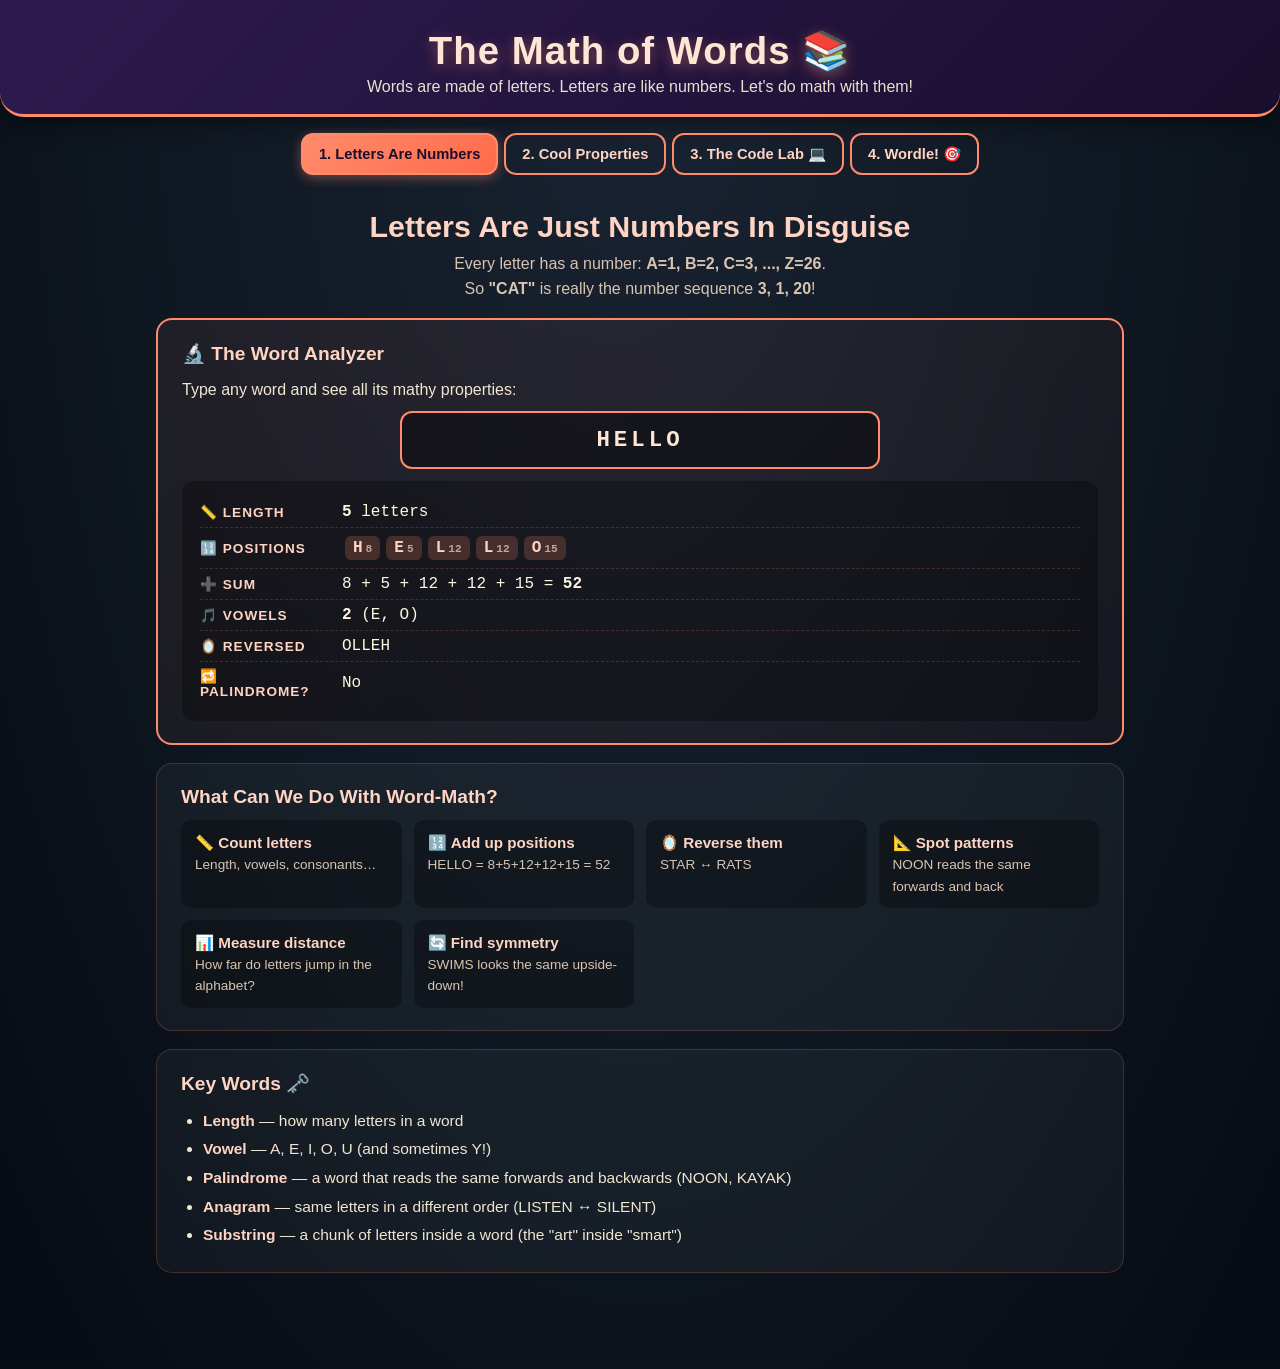
==== index.html @ 365f7600 "Replace app with The Math of Words Brand-new lesson inspired by Adam Aaronson's wordplay finds. Four" ====
<!DOCTYPE html>
<html lang="en">
<head>
  <meta charset="UTF-8">
  <meta name="viewport" content="width=device-width, initial-scale=1.0">
  <title>The Math of Words 📚</title>
  <link rel="stylesheet" href="style.css">
</head>
<body>
  <header>
    <h1>The Math of Words 📚</h1>
    <p class="subtitle">Words are made of letters. Letters are like numbers. Let's do math with them!</p>
  </header>

  <nav class="stage-tabs">
    <button class="tab active" data-stage="1">1. Letters Are Numbers</button>
    <button class="tab" data-stage="2">2. Cool Properties</button>
    <button class="tab" data-stage="3">3. The Code Lab 💻</button>
    <button class="tab" data-stage="4">4. Wordle! 🎯</button>
  </nav>

  <!-- ============ STAGE 1: INTRO ============ -->
  <section id="stage-1" class="stage">
    <div class="stage-content">
      <h2>Letters Are Just Numbers In Disguise</h2>
      <p>Every letter has a number: <strong>A=1, B=2, C=3, ..., Z=26</strong>.<br>
      So <strong>"CAT"</strong> is really the number sequence <strong>3, 1, 20</strong>!</p>

      <div class="lesson-card interactive-card">
        <h3>🔬 The Word Analyzer</h3>
        <p>Type any word and see all its mathy properties:</p>
        <input type="text" id="analyzer-input" class="word-input" value="HELLO" maxlength="20" placeholder="Type a word..." oninput="analyzeWord()">
        <div id="analyzer-result"></div>
      </div>

      <div class="lesson-card">
        <h3>What Can We Do With Word-Math?</h3>
        <div class="cool-grid">
          <div class="cool-item">📏 <strong>Count letters</strong><br><span>Length, vowels, consonants…</span></div>
          <div class="cool-item">🔢 <strong>Add up positions</strong><br><span>HELLO = 8+5+12+12+15 = 52</span></div>
          <div class="cool-item">🪞 <strong>Reverse them</strong><br><span>STAR ↔ RATS</span></div>
          <div class="cool-item">📐 <strong>Spot patterns</strong><br><span>NOON reads the same forwards and back</span></div>
          <div class="cool-item">📊 <strong>Measure distance</strong><br><span>How far do letters jump in the alphabet?</span></div>
          <div class="cool-item">🔄 <strong>Find symmetry</strong><br><span>SWIMS looks the same upside-down!</span></div>
        </div>
      </div>

      <div class="lesson-card">
        <h3>Key Words 🗝️</h3>
        <ul class="vocab-list">
          <li><strong>Length</strong> — how many letters in a word</li>
          <li><strong>Vowel</strong> — A, E, I, O, U (and sometimes Y!)</li>
          <li><strong>Palindrome</strong> — a word that reads the same forwards and backwards (NOON, KAYAK)</li>
          <li><strong>Anagram</strong> — same letters in a different order (LISTEN ↔ SILENT)</li>
          <li><strong>Substring</strong> — a chunk of letters inside a word (the "art" inside "smart")</li>
        </ul>
      </div>
    </div>
  </section>

  <!-- ============ STAGE 2: COOL PROPERTIES ============ -->
  <section id="stage-2" class="stage hidden">
    <div class="stage-content">
      <h2>Cool Properties of Words 🌟</h2>
      <p>Some words have weird, beautiful properties. Try these tools to find them!</p>

      <div class="lesson-card interactive-card">
        <h3>🔍 Palindrome Checker</h3>
        <p>A <strong>palindrome</strong> reads the same forwards and backwards. Try: NOON, LEVEL, RACECAR.</p>
        <input type="text" id="palin-input" class="word-input" value="LEVEL" maxlength="20" oninput="checkPalindrome()">
        <div id="palin-result" class="prop-result"></div>
      </div>

      <div class="lesson-card interactive-card">
        <h3>🎵 Vowel / Consonant Pattern</h3>
        <p>Map each letter to V (vowel) or C (consonant). AUDIO = V-V-C-V-V. What's the pattern of yours?</p>
        <input type="text" id="vc-input" class="word-input" value="AUDIO" maxlength="20" oninput="showVCPattern()">
        <div id="vc-result" class="prop-result"></div>
      </div>

      <div class="lesson-card interactive-card">
        <h3>📏 Alphabet Distance</h3>
        <p>Add up how far each letter jumps from the next. ZA travels 25 letters; XYZ travels just 2.</p>
        <input type="text" id="dist-input" class="word-input" value="LAYAWAYS" maxlength="20" oninput="showDistance()">
        <div id="dist-result" class="prop-result"></div>
      </div>

      <div class="lesson-card interactive-card">
        <h3>📚 Longest Alphabetic Substring</h3>
        <p>What's the longest chunk where letters go in ABC order? UNDERSTUDY contains <strong>RSTU</strong> (4 letters in order!).</p>
        <input type="text" id="alpha-input" class="word-input" value="UNDERSTUDY" maxlength="30" oninput="showAlphabetic()">
        <div id="alpha-result" class="prop-result"></div>
      </div>

      <div class="lesson-card interactive-card">
        <h3>🔄 Rotation Symmetry</h3>
        <p>Some letters look the same when flipped upside-down: N, O, S, X, Z, H, I, M, W (kinda). SWIMS becomes SWIMS again!</p>
        <input type="text" id="rot-input" class="word-input" value="SWIMS" maxlength="20" oninput="showRotation()">
        <div id="rot-result" class="prop-result"></div>
      </div>

      <div class="lesson-card">
        <h3>🤯 Mind-Blowing Aaronson Finds</h3>
        <p>Math-of-words wizard Adam Aaronson found these gems:</p>
        <div class="aaron-grid">
          <div class="aaron-card">
            <div class="aaron-title">Longest palindrome of 5 letters?</div>
            <div class="aaron-answer">CIVIC, KAYAK, LEVEL, REFER, ROTOR</div>
          </div>
          <div class="aaron-card">
            <div class="aaron-title">Longest word that's the same upside-down?</div>
            <div class="aaron-answer">SWIMS (5 letters!)</div>
          </div>
          <div class="aaron-card">
            <div class="aaron-title">5-letter word with all 5 vowels?</div>
            <div class="aaron-answer">ADIEU, AUDIO, EUNOIA</div>
          </div>
          <div class="aaron-card">
            <div class="aaron-title">Word with longest "abc-order" run?</div>
            <div class="aaron-answer">DABCHICK has ABCH (4 in a row!)</div>
          </div>
        </div>
      </div>
    </div>
  </section>

  <!-- ============ STAGE 3: CODE LAB ============ -->
  <section id="stage-3" class="stage hidden">
    <div class="stage-content">
      <h2>The Code Lab 💻</h2>
      <p>Write little programs to find cool stuff. Easier than it looks!</p>

      <div class="lesson-card">
        <h3>🧰 Your Toolbox</h3>
        <p>These are pre-loaded for you. Click any to see how to use it:</p>
        <div class="toolbox" id="toolbox"></div>
      </div>

      <div class="challenge-tabs" id="challenge-tabs"></div>

      <div class="lesson-card ide-card">
        <h3 id="challenge-title">Challenge</h3>
        <p id="challenge-desc"></p>
        <div class="ide-shell">
          <div class="ide-toolbar">
            <span class="ide-label">📝 your code:</span>
            <button class="btn-ide" onclick="loadStarter()">↺ Reset</button>
            <button class="btn-ide" onclick="loadSolution()">💡 Show Solution</button>
            <button class="btn-run" onclick="runCode()">▶ RUN</button>
          </div>
          <textarea id="code-editor" spellcheck="false"></textarea>
          <div class="ide-output-bar">
            <span class="ide-label">🖨️ output:</span>
            <button class="btn-ide btn-clear" onclick="clearOutput()">Clear</button>
          </div>
          <pre id="code-output">Click ▶ RUN to see the result.</pre>
        </div>
      </div>
    </div>
  </section>

  <!-- ============ STAGE 4: WORDLE ============ -->
  <section id="stage-4" class="stage hidden">
    <div class="stage-content">
      <h2>Wordle! 🎯</h2>
      <p>Guess the secret 5-letter word in 6 tries.<br>
      <span class="legend"><span class="key correct">G</span> right letter, right spot &nbsp;·&nbsp;
      <span class="key present">Y</span> in the word, wrong spot &nbsp;·&nbsp;
      <span class="key absent">.</span> not in the word</span></p>

      <div class="wordle-controls">
        <button class="btn-wordle" onclick="newWordleGame()">🔄 New Word</button>
        <button class="btn-wordle" onclick="giveUp()">😅 Give up</button>
        <span class="wordle-status" id="wordle-status"></span>
      </div>

      <div class="wordle-grid" id="wordle-grid"></div>

      <div class="wordle-keyboard" id="wordle-keyboard"></div>

      <div id="wordle-message" class="wordle-message"></div>
    </div>
  </section>

  <script src="script.js"></script>
</body>
</html>
---- style.css ----
/* === RESET === */
* { margin: 0; padding: 0; box-sizing: border-box; }
body {
  font-family: 'Segoe UI', 'Comic Sans MS', Arial, sans-serif;
  background:
    radial-gradient(ellipse at top, #1a2332 0%, #0e1620 60%, #060a12 100%);
  min-height: 100vh;
  color: #f0e6d2;
  padding-bottom: 60px;
}

/* === HEADER === */
header {
  text-align: center;
  padding: 28px 16px 18px;
  background: linear-gradient(135deg, #2d1b4e, #1a0e2e);
  color: #fff8e1;
  border-radius: 0 0 24px 24px;
  box-shadow: 0 4px 24px rgba(0,0,0,0.5);
  border-bottom: 3px solid #ff8b6b;
}
header h1 {
  font-size: 2.4rem;
  color: #ffe5d4;
  letter-spacing: 1px;
  text-shadow: 0 4px 14px rgba(255,139,107,0.4);
}
.subtitle { font-size: 1rem; opacity: 0.9; margin-top: 4px; }

/* === TABS === */
.stage-tabs {
  display: flex;
  justify-content: center;
  gap: 6px;
  padding: 16px;
  flex-wrap: wrap;
}
.tab {
  padding: 10px 16px;
  border: 2px solid #ff8b6b;
  border-radius: 12px;
  font-size: 0.92rem;
  font-weight: 700;
  cursor: pointer;
  background: transparent;
  color: #ffd4c2;
  transition: all 0.2s;
  font-family: inherit;
}
.tab.active {
  background: linear-gradient(135deg, #ff8b6b, #ff6b4a);
  color: #1a0e2e;
  box-shadow: 0 3px 12px rgba(255,139,107,0.4);
}
.tab:hover { transform: translateY(-1px); }

/* === STAGE === */
.stage { max-width: 1000px; margin: 0 auto; padding: 0 16px; }
.stage.hidden { display: none; }
.stage-content { padding: 18px 0; }
.stage-content h2 {
  text-align: center;
  margin-bottom: 8px;
  font-size: 1.9rem;
  color: #ffd4c2;
}
.stage-content > p {
  text-align: center;
  margin-bottom: 16px;
  color: #d8c4b0;
  line-height: 1.55;
}
.hidden { display: none !important; }

/* === CARDS === */
.lesson-card {
  background: rgba(255,255,255,0.04);
  border-radius: 16px;
  padding: 22px 24px;
  margin-bottom: 18px;
  border: 1px solid rgba(255,139,107,0.2);
}
.lesson-card h3 {
  font-size: 1.2rem;
  color: #ffd4c2;
  margin-bottom: 12px;
}
.lesson-card p { line-height: 1.65; margin-bottom: 8px; }
.interactive-card {
  border: 2px solid #ff8b6b;
  background: linear-gradient(135deg, rgba(255,139,107,0.07), rgba(255,107,74,0.04));
}

/* === INPUT === */
.word-input {
  width: 100%;
  max-width: 480px;
  padding: 14px 20px;
  background: rgba(0,0,0,0.4);
  border: 2px solid #ff8b6b;
  border-radius: 12px;
  font-family: 'Courier New', monospace;
  font-size: 1.4rem;
  font-weight: 800;
  text-align: center;
  letter-spacing: 4px;
  color: #ffe5d4;
  text-transform: uppercase;
  outline: none;
  margin: 8px auto 12px;
  display: block;
}
.word-input:focus { border-color: #ffd4c2; box-shadow: 0 0 0 3px rgba(255,212,194,0.2); }

/* === ANALYZER RESULTS === */
#analyzer-result {
  background: rgba(0,0,0,0.3);
  border-radius: 12px;
  padding: 16px 18px;
  margin-top: 12px;
}
.analyzer-row {
  display: grid;
  grid-template-columns: 130px 1fr;
  gap: 12px;
  padding: 6px 0;
  border-bottom: 1px dashed rgba(255,139,107,0.2);
  align-items: center;
}
.analyzer-row:last-child { border-bottom: none; }
.ar-label {
  font-size: 0.85rem;
  color: #ffd4c2;
  text-transform: uppercase;
  letter-spacing: 1px;
  font-weight: 700;
}
.ar-value {
  font-family: 'Courier New', monospace;
  font-size: 1rem;
  color: #fff8e1;
}
.letter-position {
  display: inline-block;
  background: rgba(255,139,107,0.2);
  color: #ffd4c2;
  padding: 3px 8px;
  border-radius: 6px;
  margin: 2px 3px;
  font-family: 'Courier New', monospace;
  font-weight: 700;
}
.letter-position .small { font-size: 0.7em; opacity: 0.7; margin-left: 3px; }

.prop-result {
  background: rgba(0,0,0,0.3);
  border-radius: 12px;
  padding: 14px 18px;
  margin-top: 10px;
  font-size: 1rem;
  line-height: 1.6;
}
.prop-result strong { color: #ffd4c2; }
.prop-result.yes { background: rgba(102,187,106,0.12); border: 1px solid #66bb6a; }
.prop-result.no { background: rgba(229,57,53,0.12); border: 1px solid #e53935; }
.prop-result .big-result { font-size: 1.4rem; font-weight: 800; margin-bottom: 6px; }
.prop-result .green { color: #66bb6a; }
.prop-result .red { color: #ff7373; }

.vc-pattern {
  display: inline-flex;
  gap: 4px;
  font-family: 'Courier New', monospace;
  font-size: 1.3rem;
  font-weight: 900;
  margin: 6px 0;
}
.vc-pattern .vc-v { background: #ffd4c2; color: #1a0e2e; padding: 4px 10px; border-radius: 6px; }
.vc-pattern .vc-c { background: #6b8db5; color: #1a0e2e; padding: 4px 10px; border-radius: 6px; }

.cool-grid {
  display: grid;
  grid-template-columns: repeat(auto-fit, minmax(220px, 1fr));
  gap: 12px;
}
.cool-item {
  background: rgba(0,0,0,0.3);
  padding: 12px 14px;
  border-radius: 10px;
  font-size: 0.95rem;
  line-height: 1.4;
}
.cool-item strong { color: #ffd4c2; }
.cool-item span { font-size: 0.85rem; color: #d8c4b0; }

.vocab-list { padding-left: 22px; line-height: 1.85; font-size: 0.97rem; }
.vocab-list strong { color: #ffd4c2; }

.aaron-grid {
  display: grid;
  grid-template-columns: repeat(auto-fit, minmax(240px, 1fr));
  gap: 12px;
}
.aaron-card {
  background: rgba(0,0,0,0.4);
  padding: 14px 16px;
  border-radius: 12px;
  border-left: 4px solid #ff8b6b;
}
.aaron-title {
  font-size: 0.9rem;
  color: #d8c4b0;
  margin-bottom: 6px;
}
.aaron-answer {
  font-family: 'Courier New', monospace;
  font-size: 1.05rem;
  font-weight: 800;
  color: #ffd4c2;
  letter-spacing: 1px;
}

/* === CODE LAB === */
.toolbox {
  display: grid;
  grid-template-columns: repeat(auto-fit, minmax(180px, 1fr));
  gap: 8px;
}
.tool-chip {
  background: rgba(0,0,0,0.3);
  border: 1px solid #ff8b6b;
  border-radius: 10px;
  padding: 10px 12px;
  cursor: pointer;
  transition: all 0.2s;
  font-family: 'Courier New', monospace;
  font-size: 0.85rem;
}
.tool-chip:hover { background: rgba(255,139,107,0.15); }
.tool-chip .tool-name { color: #ffd4c2; font-weight: 800; }
.tool-chip .tool-desc { color: #d8c4b0; font-size: 0.78rem; margin-top: 3px; font-family: 'Segoe UI', sans-serif; }

.challenge-tabs {
  display: flex;
  flex-wrap: wrap;
  gap: 8px;
  margin-bottom: 16px;
}
.challenge-tab {
  padding: 8px 14px;
  background: rgba(0,0,0,0.3);
  color: #d8c4b0;
  border: 2px solid rgba(255,139,107,0.3);
  border-radius: 10px;
  font-weight: 700;
  font-size: 0.85rem;
  cursor: pointer;
  font-family: inherit;
  transition: all 0.2s;
}
.challenge-tab.active {
  background: #ff8b6b;
  color: #1a0e2e;
  border-color: #ff8b6b;
}
.challenge-tab.solved::after { content: ' ✓'; color: #66bb6a; }

.ide-card { padding: 18px 22px; }
.ide-shell {
  background: #0a0e16;
  border: 2px solid #ff8b6b;
  border-radius: 12px;
  overflow: hidden;
  margin-top: 8px;
}
.ide-toolbar, .ide-output-bar {
  display: flex;
  align-items: center;
  gap: 10px;
  background: #1a2332;
  padding: 8px 14px;
  border-bottom: 1px solid rgba(255,139,107,0.25);
}
.ide-output-bar { border-bottom: none; border-top: 1px solid rgba(255,139,107,0.25); }
.ide-label {
  font-size: 0.75rem;
  color: #ffd4c2;
  font-weight: 800;
  text-transform: uppercase;
  letter-spacing: 1.5px;
  flex: 1;
}
.btn-ide {
  background: rgba(255,255,255,0.08);
  color: #ffd4c2;
  border: 1px solid rgba(255,139,107,0.4);
  border-radius: 8px;
  padding: 6px 12px;
  font-size: 0.82rem;
  font-weight: 700;
  cursor: pointer;
  font-family: inherit;
}
.btn-ide:hover { background: rgba(255,255,255,0.18); }
.btn-clear { background: rgba(255,255,255,0.04); }
.btn-run {
  background: linear-gradient(135deg, #66bb6a, #43a047);
  color: white;
  border: none;
  padding: 8px 18px;
  border-radius: 8px;
  font-weight: 800;
  cursor: pointer;
  font-family: inherit;
  font-size: 0.95rem;
  box-shadow: 0 3px 10px rgba(67,160,71,0.4);
}
.btn-run:hover { transform: scale(1.05); }
#code-editor {
  width: 100%;
  background: #0a0e16;
  color: #fff8e1;
  border: none;
  outline: none;
  font-family: 'Menlo', 'Courier New', monospace;
  font-size: 0.95rem;
  line-height: 1.5;
  padding: 14px 16px;
  min-height: 260px;
  resize: vertical;
  tab-size: 2;
}
#code-output {
  background: #050810;
  color: #76ff03;
  padding: 14px 16px;
  font-family: 'Menlo', 'Courier New', monospace;
  font-size: 0.92rem;
  line-height: 1.55;
  min-height: 120px;
  max-height: 320px;
  overflow-y: auto;
  white-space: pre-wrap;
}
#code-output.error { color: #ff5252; }

/* === WORDLE === */
.legend {
  display: inline-flex;
  gap: 8px;
  align-items: center;
  font-size: 0.85rem;
  margin-top: 4px;
}
.legend .key {
  display: inline-block;
  width: 22px;
  height: 22px;
  text-align: center;
  font-weight: 800;
  border-radius: 4px;
  margin-right: 4px;
}
.key.correct { background: #538d4e; color: white; }
.key.present { background: #b59f3b; color: white; }
.key.absent { background: #3a3a3c; color: white; }

.wordle-controls {
  display: flex;
  align-items: center;
  justify-content: center;
  gap: 10px;
  margin: 14px 0;
  flex-wrap: wrap;
}
.btn-wordle {
  padding: 10px 18px;
  background: #ff8b6b;
  color: #1a0e2e;
  border: none;
  border-radius: 10px;
  font-weight: 800;
  cursor: pointer;
  font-family: inherit;
  font-size: 0.95rem;
}
.btn-wordle:hover { transform: scale(1.04); }
.wordle-status { color: #ffd4c2; font-weight: 700; }

.wordle-grid {
  display: grid;
  grid-template-rows: repeat(6, 1fr);
  gap: 6px;
  max-width: 340px;
  margin: 14px auto;
}
.wordle-row {
  display: grid;
  grid-template-columns: repeat(5, 1fr);
  gap: 6px;
}
.wordle-cell {
  width: 100%;
  aspect-ratio: 1;
  background: transparent;
  border: 2px solid #3a3a3c;
  border-radius: 6px;
  display: flex;
  align-items: center;
  justify-content: center;
  font-family: 'Courier New', monospace;
  font-size: 1.8rem;
  font-weight: 900;
  color: #ffd4c2;
  transition: all 0.3s;
}
.wordle-cell.filled { border-color: #7a7a7c; transform: scale(1.04); }
.wordle-cell.correct { background: #538d4e; border-color: #538d4e; color: white; }
.wordle-cell.present { background: #b59f3b; border-color: #b59f3b; color: white; }
.wordle-cell.absent { background: #3a3a3c; border-color: #3a3a3c; color: white; }
.wordle-cell.flip { animation: cellFlip 0.5s ease; }
@keyframes cellFlip {
  0% { transform: rotateX(0); }
  50% { transform: rotateX(180deg) scale(0.95); }
  100% { transform: rotateX(360deg); }
}

.wordle-keyboard {
  max-width: 540px;
  margin: 14px auto 0;
}
.kb-row {
  display: flex;
  justify-content: center;
  gap: 4px;
  margin-bottom: 6px;
}
.kb-key {
  background: #818384;
  color: white;
  border: none;
  border-radius: 5px;
  padding: 14px 0;
  flex: 1;
  font-weight: 800;
  font-size: 0.95rem;
  cursor: pointer;
  font-family: inherit;
  transition: all 0.15s;
  min-width: 28px;
}
.kb-key.wide { flex: 1.7; font-size: 0.78rem; }
.kb-key:hover:not(:disabled) { background: #9b9d9f; transform: translateY(-1px); }
.kb-key:active { transform: translateY(1px); }
.kb-key.correct { background: #538d4e; }
.kb-key.present { background: #b59f3b; }
.kb-key.absent { background: #3a3a3c; color: #777; }
.kb-key:disabled { opacity: 0.6; cursor: not-allowed; }

.wordle-message {
  text-align: center;
  margin-top: 14px;
  font-size: 1.15rem;
  font-weight: 700;
  min-height: 1.6em;
  color: #ffd4c2;
}
.wordle-message.win { color: #76ff03; }
.wordle-message.lose { color: #ff7373; }
.wordle-message.shake { animation: shake 0.4s; }
@keyframes shake {
  0%, 100% { transform: translateX(0); }
  25% { transform: translateX(-6px); }
  75% { transform: translateX(6px); }
}

/* === RESPONSIVE === */
@media (max-width: 600px) {
  header h1 { font-size: 1.8rem; }
  .tab { padding: 8px 12px; font-size: 0.82rem; }
  .analyzer-row { grid-template-columns: 1fr; gap: 4px; }
  .ar-label { font-size: 0.75rem; }
  .word-input { font-size: 1.2rem; padding: 12px 16px; }
  .wordle-cell { font-size: 1.3rem; }
  .kb-key { font-size: 0.85rem; padding: 10px 0; }
}
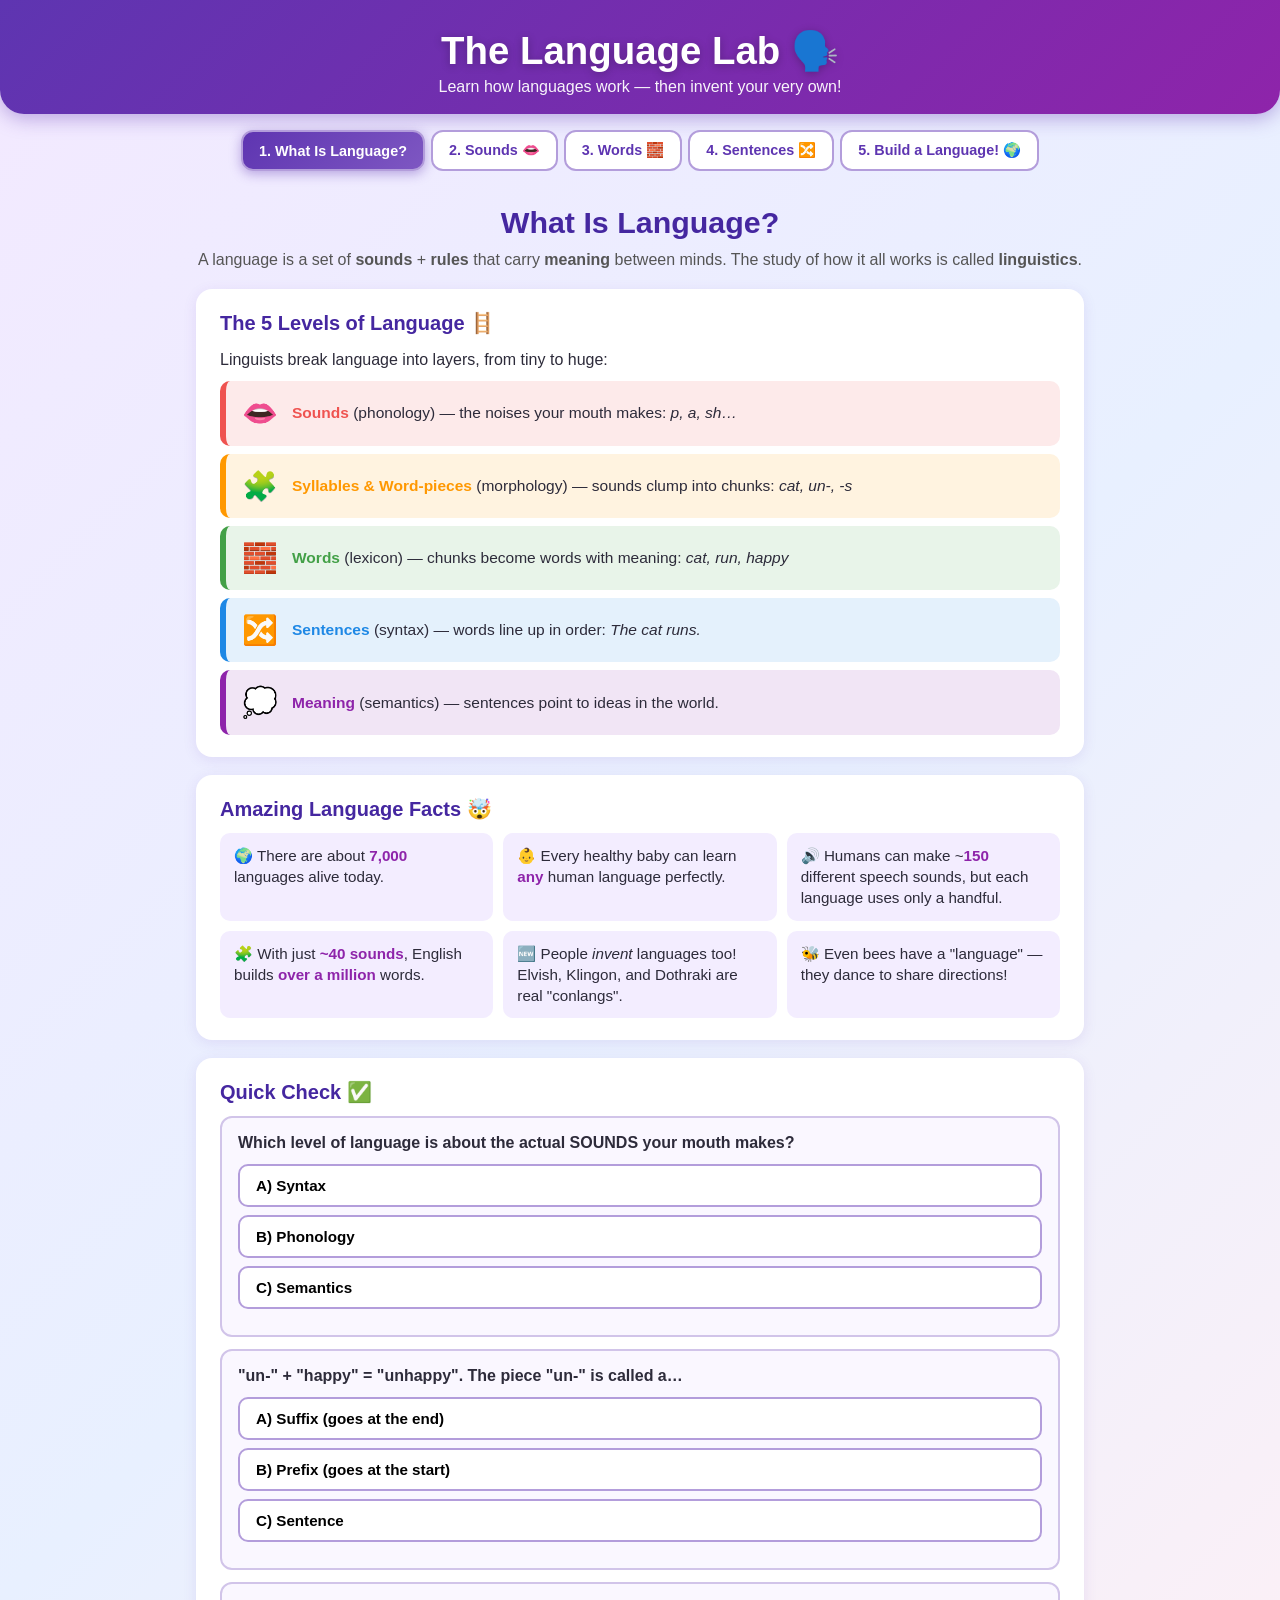
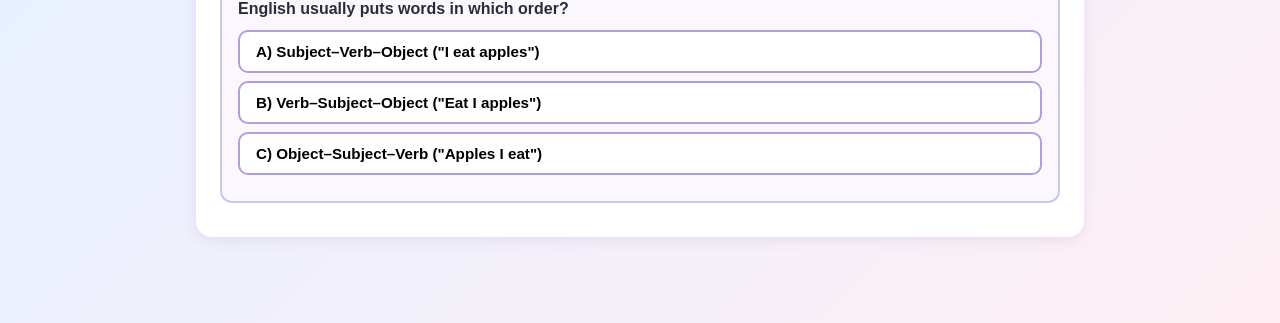
==== commit d773ace4: "Replace app with The Language Lab (linguistics → build a conlang) A new lesson teaching linguistics " ====
--- a/index.html
+++ b/index.html
@@ -3,182 +3,292 @@
 <head>
   <meta charset="UTF-8">
   <meta name="viewport" content="width=device-width, initial-scale=1.0">
-  <title>The Math of Words 📚</title>
+  <title>Language Lab 🗣️</title>
   <link rel="stylesheet" href="style.css">
 </head>
 <body>
   <header>
-    <h1>The Math of Words 📚</h1>
-    <p class="subtitle">Words are made of letters. Letters are like numbers. Let's do math with them!</p>
+    <h1>The Language Lab 🗣️</h1>
+    <p class="subtitle">Learn how languages work — then invent your very own!</p>
   </header>
 
   <nav class="stage-tabs">
-    <button class="tab active" data-stage="1">1. Letters Are Numbers</button>
-    <button class="tab" data-stage="2">2. Cool Properties</button>
-    <button class="tab" data-stage="3">3. The Code Lab 💻</button>
-    <button class="tab" data-stage="4">4. Wordle! 🎯</button>
+    <button class="tab active" data-stage="1">1. What Is Language?</button>
+    <button class="tab" data-stage="2">2. Sounds 👄</button>
+    <button class="tab" data-stage="3">3. Words 🧱</button>
+    <button class="tab" data-stage="4">4. Sentences 🔀</button>
+    <button class="tab" data-stage="5">5. Build a Language! 🌍</button>
   </nav>
 
-  <!-- ============ STAGE 1: INTRO ============ -->
+  <!-- ============ STAGE 1 ============ -->
   <section id="stage-1" class="stage">
     <div class="stage-content">
-      <h2>Letters Are Just Numbers In Disguise</h2>
-      <p>Every letter has a number: <strong>A=1, B=2, C=3, ..., Z=26</strong>.<br>
-      So <strong>"CAT"</strong> is really the number sequence <strong>3, 1, 20</strong>!</p>
+      <h2>What Is Language?</h2>
+      <p>A language is a set of <strong>sounds</strong> + <strong>rules</strong> that carry <strong>meaning</strong> between minds. The study of how it all works is called <strong>linguistics</strong>.</p>
+
+      <div class="lesson-card">
+        <h3>The 5 Levels of Language 🪜</h3>
+        <p>Linguists break language into layers, from tiny to huge:</p>
+        <div class="levels-ladder">
+          <div class="level-step" style="--c:#ef5350">
+            <span class="level-emoji">👄</span>
+            <div><strong>Sounds</strong> (phonology) — the noises your mouth makes: <em>p, a, sh…</em></div>
+          </div>
+          <div class="level-step" style="--c:#ff9800">
+            <span class="level-emoji">🧩</span>
+            <div><strong>Syllables &amp; Word-pieces</strong> (morphology) — sounds clump into chunks: <em>cat, un-, -s</em></div>
+          </div>
+          <div class="level-step" style="--c:#43a047">
+            <span class="level-emoji">🧱</span>
+            <div><strong>Words</strong> (lexicon) — chunks become words with meaning: <em>cat, run, happy</em></div>
+          </div>
+          <div class="level-step" style="--c:#1e88e5">
+            <span class="level-emoji">🔀</span>
+            <div><strong>Sentences</strong> (syntax) — words line up in order: <em>The cat runs.</em></div>
+          </div>
+          <div class="level-step" style="--c:#8e24aa">
+            <span class="level-emoji">💭</span>
+            <div><strong>Meaning</strong> (semantics) — sentences point to ideas in the world.</div>
+          </div>
+        </div>
+      </div>
+
+      <div class="lesson-card">
+        <h3>Amazing Language Facts 🤯</h3>
+        <div class="fact-grid">
+          <div class="fact">🌍 There are about <strong>7,000</strong> languages alive today.</div>
+          <div class="fact">👶 Every healthy baby can learn <strong>any</strong> human language perfectly.</div>
+          <div class="fact">🔊 Humans can make ~<strong>150</strong> different speech sounds, but each language uses only a handful.</div>
+          <div class="fact">🧩 With just <strong>~40 sounds</strong>, English builds <strong>over a million</strong> words.</div>
+          <div class="fact">🆕 People <em>invent</em> languages too! Elvish, Klingon, and Dothraki are real "conlangs".</div>
+          <div class="fact">🐝 Even bees have a "language" — they dance to share directions!</div>
+        </div>
+      </div>
+
+      <div class="lesson-card">
+        <h3>Quick Check ✅</h3>
+        <div id="practice-1"></div>
+      </div>
+    </div>
+  </section>
+
+  <!-- ============ STAGE 2: SOUNDS ============ -->
+  <section id="stage-2" class="stage hidden">
+    <div class="stage-content">
+      <h2>Sounds 👄</h2>
+      <p>Every word is built from speech sounds. There are two big families: <strong>consonants</strong> and <strong>vowels</strong>.</p>
+
+      <div class="lesson-card">
+        <h3>Consonants vs Vowels</h3>
+        <div class="cv-compare">
+          <div class="cv-box consonant-box">
+            <h4>🛑 Consonants</h4>
+            <p>You <strong>block or squeeze</strong> the air with your lips, teeth, or tongue.</p>
+            <p class="cv-ex">p, t, k, m, s, l…</p>
+          </div>
+          <div class="cv-box vowel-box">
+            <h4>🌬️ Vowels</h4>
+            <p>Air flows <strong>freely</strong> — you just change your mouth shape.</p>
+            <p class="cv-ex">a, e, i, o, u</p>
+          </div>
+        </div>
+      </div>
 
       <div class="lesson-card interactive-card">
-        <h3>🔬 The Word Analyzer</h3>
-        <p>Type any word and see all its mathy properties:</p>
-        <input type="text" id="analyzer-input" class="word-input" value="HELLO" maxlength="20" placeholder="Type a word..." oninput="analyzeWord()">
-        <div id="analyzer-result"></div>
-      </div>
-
-      <div class="lesson-card">
-        <h3>What Can We Do With Word-Math?</h3>
-        <div class="cool-grid">
-          <div class="cool-item">📏 <strong>Count letters</strong><br><span>Length, vowels, consonants…</span></div>
-          <div class="cool-item">🔢 <strong>Add up positions</strong><br><span>HELLO = 8+5+12+12+15 = 52</span></div>
-          <div class="cool-item">🪞 <strong>Reverse them</strong><br><span>STAR ↔ RATS</span></div>
-          <div class="cool-item">📐 <strong>Spot patterns</strong><br><span>NOON reads the same forwards and back</span></div>
-          <div class="cool-item">📊 <strong>Measure distance</strong><br><span>How far do letters jump in the alphabet?</span></div>
-          <div class="cool-item">🔄 <strong>Find symmetry</strong><br><span>SWIMS looks the same upside-down!</span></div>
-        </div>
-      </div>
-
-      <div class="lesson-card">
-        <h3>Key Words 🗝️</h3>
-        <ul class="vocab-list">
-          <li><strong>Length</strong> — how many letters in a word</li>
-          <li><strong>Vowel</strong> — A, E, I, O, U (and sometimes Y!)</li>
-          <li><strong>Palindrome</strong> — a word that reads the same forwards and backwards (NOON, KAYAK)</li>
-          <li><strong>Anagram</strong> — same letters in a different order (LISTEN ↔ SILENT)</li>
-          <li><strong>Substring</strong> — a chunk of letters inside a word (the "art" inside "smart")</li>
-        </ul>
-      </div>
-    </div>
-  </section>
-
-  <!-- ============ STAGE 2: COOL PROPERTIES ============ -->
-  <section id="stage-2" class="stage hidden">
-    <div class="stage-content">
-      <h2>Cool Properties of Words 🌟</h2>
-      <p>Some words have weird, beautiful properties. Try these tools to find them!</p>
+        <h3>🔊 The Sound Map — Click to Hear!</h3>
+        <p>Consonants are grouped by <strong>where in your mouth</strong> you make them:</p>
+        <div id="sound-map"></div>
+        <p style="font-size:0.85rem;color:#666;margin-top:8px">💡 Tip: feel where your mouth moves as each one plays. (Uses your device's voice.)</p>
+      </div>
+
+      <div class="lesson-card">
+        <h3>Why It Matters for Your Language</h3>
+        <div class="key-idea">
+          <p>When you invent a language, you first choose its <strong>sound inventory</strong> — which consonants and vowels it's allowed to use.</p>
+          <p>Hawaiian uses only ~13 sounds (so words like <em>aloha</em>, <em>mahalo</em>). Some languages use 100+!</p>
+        </div>
+      </div>
+    </div>
+  </section>
+
+  <!-- ============ STAGE 3: WORDS ============ -->
+  <section id="stage-3" class="stage hidden">
+    <div class="stage-content">
+      <h2>Words 🧱</h2>
+      <p>Sounds clump into <strong>syllables</strong>, and syllables build <strong>words</strong>.</p>
+
+      <div class="lesson-card">
+        <h3>Syllable Patterns</h3>
+        <p>We write <strong>C</strong> for consonant and <strong>V</strong> for vowel. A syllable is a pattern of them:</p>
+        <div class="syllable-examples">
+          <div class="syl-card"><span class="syl-pat">CV</span><span class="syl-word">ba, mi, to</span></div>
+          <div class="syl-card"><span class="syl-pat">CVC</span><span class="syl-word">cat, dog, sun</span></div>
+          <div class="syl-card"><span class="syl-pat">CCV</span><span class="syl-word">sto, gra, flu</span></div>
+          <div class="syl-card"><span class="syl-pat">CCVC</span><span class="syl-word">stop, frog, spin</span></div>
+          <div class="syl-card"><span class="syl-pat">VC</span><span class="syl-word">at, in, up</span></div>
+        </div>
+        <p class="example-note">Some languages only allow simple CV syllables (Japanese, Hawaiian). English allows monsters like CCCVCCC ("strengths"!).</p>
+      </div>
+
+      <div class="lesson-card">
+        <h3>Word-Pieces (Morphemes) 🧩</h3>
+        <p>The smallest meaningful pieces are called <strong>morphemes</strong>. We glue them together:</p>
+        <div class="morpheme-examples">
+          <div class="morph-row"><span class="morph">cat</span> + <span class="morph suffix">s</span> = <strong>cats</strong> <span class="morph-note">(suffix: "more than one")</span></div>
+          <div class="morph-row"><span class="morph prefix">un</span> + <span class="morph">happy</span> = <strong>unhappy</strong> <span class="morph-note">(prefix: "not")</span></div>
+          <div class="morph-row"><span class="morph prefix">re</span> + <span class="morph">play</span> + <span class="morph suffix">ed</span> = <strong>replayed</strong> <span class="morph-note">(again + past)</span></div>
+        </div>
+      </div>
 
       <div class="lesson-card interactive-card">
-        <h3>🔍 Palindrome Checker</h3>
-        <p>A <strong>palindrome</strong> reads the same forwards and backwards. Try: NOON, LEVEL, RACECAR.</p>
-        <input type="text" id="palin-input" class="word-input" value="LEVEL" maxlength="20" oninput="checkPalindrome()">
-        <div id="palin-result" class="prop-result"></div>
+        <h3>🎲 Word Generator</h3>
+        <p>Pick sounds and a syllable pattern, then generate make-believe words!</p>
+        <div class="gen-controls">
+          <label>Syllable pattern:
+            <select id="gen-pattern">
+              <option value="CV">CV (simple)</option>
+              <option value="CVC" selected>CVC</option>
+              <option value="CCV">CCV</option>
+              <option value="CVCV">CVCV</option>
+              <option value="CVCVC">CVCVC</option>
+            </select>
+          </label>
+          <label>Syllables:
+            <select id="gen-syls">
+              <option value="1">1</option>
+              <option value="2" selected>2</option>
+              <option value="3">3</option>
+            </select>
+          </label>
+          <button class="btn-action" onclick="generateWords()">🎲 Generate 10 words</button>
+        </div>
+        <div id="gen-output" class="gen-output"></div>
+      </div>
+    </div>
+  </section>
+
+  <!-- ============ STAGE 4: SENTENCES ============ -->
+  <section id="stage-4" class="stage hidden">
+    <div class="stage-content">
+      <h2>Sentences 🔀</h2>
+      <p>Words must line up in a certain <strong>order</strong> to make sense. That order is the language's <strong>syntax</strong>.</p>
+
+      <div class="lesson-card">
+        <h3>Word Order Around the World</h3>
+        <p>Most sentences have a <strong>Subject</strong> (who), a <strong>Verb</strong> (action), and an <strong>Object</strong> (what). Languages put them in different orders:</p>
+        <div class="order-table">
+          <div class="order-row"><span class="order-code sov">SOV</span><span class="order-pct">~45%</span><span class="order-ex">"I apple eat" — Japanese, Korean, Latin</span></div>
+          <div class="order-row"><span class="order-code svo">SVO</span><span class="order-pct">~42%</span><span class="order-ex">"I eat apple" — English, Spanish, Chinese</span></div>
+          <div class="order-row"><span class="order-code vso">VSO</span><span class="order-pct">~9%</span><span class="order-ex">"Eat I apple" — Irish, Hawaiian, Arabic</span></div>
+          <div class="order-row"><span class="order-code other">other</span><span class="order-pct">~4%</span><span class="order-ex">VOS, OVS, OSV — rare and exotic!</span></div>
+        </div>
       </div>
 
       <div class="lesson-card interactive-card">
-        <h3>🎵 Vowel / Consonant Pattern</h3>
-        <p>Map each letter to V (vowel) or C (consonant). AUDIO = V-V-C-V-V. What's the pattern of yours?</p>
-        <input type="text" id="vc-input" class="word-input" value="AUDIO" maxlength="20" oninput="showVCPattern()">
-        <div id="vc-result" class="prop-result"></div>
-      </div>
-
-      <div class="lesson-card interactive-card">
-        <h3>📏 Alphabet Distance</h3>
-        <p>Add up how far each letter jumps from the next. ZA travels 25 letters; XYZ travels just 2.</p>
-        <input type="text" id="dist-input" class="word-input" value="LAYAWAYS" maxlength="20" oninput="showDistance()">
-        <div id="dist-result" class="prop-result"></div>
-      </div>
-
-      <div class="lesson-card interactive-card">
-        <h3>📚 Longest Alphabetic Substring</h3>
-        <p>What's the longest chunk where letters go in ABC order? UNDERSTUDY contains <strong>RSTU</strong> (4 letters in order!).</p>
-        <input type="text" id="alpha-input" class="word-input" value="UNDERSTUDY" maxlength="30" oninput="showAlphabetic()">
-        <div id="alpha-result" class="prop-result"></div>
-      </div>
-
-      <div class="lesson-card interactive-card">
-        <h3>🔄 Rotation Symmetry</h3>
-        <p>Some letters look the same when flipped upside-down: N, O, S, X, Z, H, I, M, W (kinda). SWIMS becomes SWIMS again!</p>
-        <input type="text" id="rot-input" class="word-input" value="SWIMS" maxlength="20" oninput="showRotation()">
-        <div id="rot-result" class="prop-result"></div>
-      </div>
-
-      <div class="lesson-card">
-        <h3>🤯 Mind-Blowing Aaronson Finds</h3>
-        <p>Math-of-words wizard Adam Aaronson found these gems:</p>
-        <div class="aaron-grid">
-          <div class="aaron-card">
-            <div class="aaron-title">Longest palindrome of 5 letters?</div>
-            <div class="aaron-answer">CIVIC, KAYAK, LEVEL, REFER, ROTOR</div>
-          </div>
-          <div class="aaron-card">
-            <div class="aaron-title">Longest word that's the same upside-down?</div>
-            <div class="aaron-answer">SWIMS (5 letters!)</div>
-          </div>
-          <div class="aaron-card">
-            <div class="aaron-title">5-letter word with all 5 vowels?</div>
-            <div class="aaron-answer">ADIEU, AUDIO, EUNOIA</div>
-          </div>
-          <div class="aaron-card">
-            <div class="aaron-title">Word with longest "abc-order" run?</div>
-            <div class="aaron-answer">DABCHICK has ABCH (4 in a row!)</div>
-          </div>
-        </div>
-      </div>
-    </div>
-  </section>
-
-  <!-- ============ STAGE 3: CODE LAB ============ -->
-  <section id="stage-3" class="stage hidden">
-    <div class="stage-content">
-      <h2>The Code Lab 💻</h2>
-      <p>Write little programs to find cool stuff. Easier than it looks!</p>
-
-      <div class="lesson-card">
-        <h3>🧰 Your Toolbox</h3>
-        <p>These are pre-loaded for you. Click any to see how to use it:</p>
-        <div class="toolbox" id="toolbox"></div>
-      </div>
-
-      <div class="challenge-tabs" id="challenge-tabs"></div>
-
-      <div class="lesson-card ide-card">
-        <h3 id="challenge-title">Challenge</h3>
-        <p id="challenge-desc"></p>
-        <div class="ide-shell">
-          <div class="ide-toolbar">
-            <span class="ide-label">📝 your code:</span>
-            <button class="btn-ide" onclick="loadStarter()">↺ Reset</button>
-            <button class="btn-ide" onclick="loadSolution()">💡 Show Solution</button>
-            <button class="btn-run" onclick="runCode()">▶ RUN</button>
-          </div>
-          <textarea id="code-editor" spellcheck="false"></textarea>
-          <div class="ide-output-bar">
-            <span class="ide-label">🖨️ output:</span>
-            <button class="btn-ide btn-clear" onclick="clearOutput()">Clear</button>
-          </div>
-          <pre id="code-output">Click ▶ RUN to see the result.</pre>
-        </div>
-      </div>
-    </div>
-  </section>
-
-  <!-- ============ STAGE 4: WORDLE ============ -->
-  <section id="stage-4" class="stage hidden">
-    <div class="stage-content">
-      <h2>Wordle! 🎯</h2>
-      <p>Guess the secret 5-letter word in 6 tries.<br>
-      <span class="legend"><span class="key correct">G</span> right letter, right spot &nbsp;·&nbsp;
-      <span class="key present">Y</span> in the word, wrong spot &nbsp;·&nbsp;
-      <span class="key absent">.</span> not in the word</span></p>
-
-      <div class="wordle-controls">
-        <button class="btn-wordle" onclick="newWordleGame()">🔄 New Word</button>
-        <button class="btn-wordle" onclick="giveUp()">😅 Give up</button>
-        <span class="wordle-status" id="wordle-status"></span>
-      </div>
-
-      <div class="wordle-grid" id="wordle-grid"></div>
-
-      <div class="wordle-keyboard" id="wordle-keyboard"></div>
-
-      <div id="wordle-message" class="wordle-message"></div>
+        <h3>🔀 Word Order Machine</h3>
+        <p>Pick the three pieces and a word order, then watch the sentence rearrange:</p>
+        <div class="sentence-builder">
+          <label>Subject:
+            <select id="sb-subject"><option>I</option><option>the cat</option><option>my friend</option><option>the robot</option></select>
+          </label>
+          <label>Verb:
+            <select id="sb-verb"><option>eat</option><option>see</option><option>love</option><option>chase</option></select>
+          </label>
+          <label>Object:
+            <select id="sb-object"><option>the apple</option><option>the ball</option><option>the moon</option><option>pizza</option></select>
+          </label>
+          <label>Order:
+            <select id="sb-order" onchange="buildSentence()">
+              <option value="SVO" selected>SVO (English)</option>
+              <option value="SOV">SOV (Japanese)</option>
+              <option value="VSO">VSO (Irish)</option>
+              <option value="OSV">OSV (Yoda-ish!)</option>
+            </select>
+          </label>
+        </div>
+        <button class="btn-action" onclick="buildSentence()">🔀 Arrange!</button>
+        <div id="sentence-output" class="sentence-output"></div>
+      </div>
+    </div>
+  </section>
+
+  <!-- ============ STAGE 5: BUILD A LANGUAGE ============ -->
+  <section id="stage-5" class="stage hidden">
+    <div class="stage-content">
+      <h2>Build Your Own Language! 🌍</h2>
+      <p>Put it all together. Make your choices, then hit <strong>Generate</strong> to create a whole language — with words, sentences, and a secret alphabet!</p>
+
+      <div class="lesson-card builder-card">
+        <h3>Step 1: Name It</h3>
+        <input type="text" id="lang-name" class="lang-name-input" value="Zibwa" maxlength="20" placeholder="Name your language">
+
+        <h3 style="margin-top:18px">Step 2: Choose Your Consonants</h3>
+        <p class="builder-hint">Pick at least 4. These are the only consonants your language can use.</p>
+        <div id="consonant-picker" class="sound-picker"></div>
+
+        <h3 style="margin-top:18px">Step 3: Choose Your Vowels</h3>
+        <p class="builder-hint">Pick at least 2.</p>
+        <div id="vowel-picker" class="sound-picker"></div>
+
+        <h3 style="margin-top:18px">Step 4: Syllable Style</h3>
+        <div class="gen-controls">
+          <label>Pattern:
+            <select id="lang-pattern">
+              <option value="CV">CV — soft &amp; flowing (like Hawaiian)</option>
+              <option value="CVC" selected>CVC — balanced (like English)</option>
+              <option value="CCVC">CCVC — crunchy &amp; complex</option>
+            </select>
+          </label>
+          <label>Word order:
+            <select id="lang-order">
+              <option value="SOV">SOV (Subject-Object-Verb)</option>
+              <option value="SVO" selected>SVO (Subject-Verb-Object)</option>
+              <option value="VSO">VSO (Verb-Subject-Object)</option>
+            </select>
+          </label>
+        </div>
+
+        <button class="btn-generate" onclick="generateLanguage()">✨ GENERATE MY LANGUAGE ✨</button>
+      </div>
+
+      <div id="lang-result" class="hidden">
+        <div class="lesson-card">
+          <h3>📖 <span id="result-lang-name">Your Language</span> — Dictionary</h3>
+          <p class="builder-hint">Click 🔊 to hear each word!</p>
+          <div id="lang-dictionary" class="lang-dictionary"></div>
+        </div>
+
+        <div class="lesson-card">
+          <h3>💬 Say Something in <span id="result-lang-name-2">Your Language</span>!</h3>
+          <div id="lang-sentences" class="lang-sentences"></div>
+          <div class="custom-sentence">
+            <p>Build your own:</p>
+            <div class="gen-controls">
+              <select id="cs-subject"></select>
+              <select id="cs-verb"></select>
+              <select id="cs-object"></select>
+              <button class="btn-action" onclick="buildCustomSentence()">Say it!</button>
+            </div>
+            <div id="cs-output" class="cs-output"></div>
+          </div>
+        </div>
+
+        <div class="lesson-card">
+          <h3>✍️ Your Secret Alphabet</h3>
+          <p class="builder-hint">Every language needs a writing system. Here's yours — each sound gets its own glyph:</p>
+          <div id="lang-script" class="lang-script"></div>
+          <p style="margin-top:10px">Try writing a word:</p>
+          <input type="text" id="script-input" class="word-input" placeholder="type letters..." oninput="renderScriptWord()">
+          <div id="script-word-output" class="script-word-output"></div>
+        </div>
+
+        <div class="lesson-card summary-card">
+          <h3>🏆 Language Card</h3>
+          <div id="lang-summary"></div>
+          <button class="btn-action" onclick="saveLanguage()">💾 Save my language</button>
+          <span id="save-status"></span>
+        </div>
+      </div>
     </div>
   </section>
 
--- a/style.css
+++ b/style.css
@@ -2,30 +2,23 @@
 * { margin: 0; padding: 0; box-sizing: border-box; }
 body {
   font-family: 'Segoe UI', 'Comic Sans MS', Arial, sans-serif;
-  background:
-    radial-gradient(ellipse at top, #1a2332 0%, #0e1620 60%, #060a12 100%);
+  background: linear-gradient(135deg, #f3e9ff 0%, #e8f0ff 50%, #fff0f5 100%);
   min-height: 100vh;
-  color: #f0e6d2;
-  padding-bottom: 60px;
+  color: #2d2b3a;
+  padding-bottom: 50px;
 }
 
 /* === HEADER === */
 header {
   text-align: center;
   padding: 28px 16px 18px;
-  background: linear-gradient(135deg, #2d1b4e, #1a0e2e);
-  color: #fff8e1;
+  background: linear-gradient(135deg, #5e35b1, #8e24aa);
+  color: white;
   border-radius: 0 0 24px 24px;
-  box-shadow: 0 4px 24px rgba(0,0,0,0.5);
-  border-bottom: 3px solid #ff8b6b;
-}
-header h1 {
-  font-size: 2.4rem;
-  color: #ffe5d4;
-  letter-spacing: 1px;
-  text-shadow: 0 4px 14px rgba(255,139,107,0.4);
-}
-.subtitle { font-size: 1rem; opacity: 0.9; margin-top: 4px; }
+  box-shadow: 0 4px 20px rgba(94,53,177,0.4);
+}
+header h1 { font-size: 2.4rem; text-shadow: 0 2px 8px rgba(0,0,0,0.25); }
+.subtitle { font-size: 1rem; opacity: 0.95; margin-top: 4px; }
 
 /* === TABS === */
 .stage-tabs {
@@ -37,450 +30,238 @@
 }
 .tab {
   padding: 10px 16px;
-  border: 2px solid #ff8b6b;
+  border: 2px solid #b39ddb;
   border-radius: 12px;
-  font-size: 0.92rem;
+  font-size: 0.9rem;
   font-weight: 700;
   cursor: pointer;
-  background: transparent;
-  color: #ffd4c2;
+  background: white;
+  color: #5e35b1;
   transition: all 0.2s;
   font-family: inherit;
 }
 .tab.active {
-  background: linear-gradient(135deg, #ff8b6b, #ff6b4a);
-  color: #1a0e2e;
-  box-shadow: 0 3px 12px rgba(255,139,107,0.4);
+  background: linear-gradient(135deg, #5e35b1, #7e57c2);
+  color: white;
+  box-shadow: 0 3px 12px rgba(94,53,177,0.4);
 }
 .tab:hover { transform: translateY(-1px); }
 
 /* === STAGE === */
-.stage { max-width: 1000px; margin: 0 auto; padding: 0 16px; }
+.stage { max-width: 920px; margin: 0 auto; padding: 0 16px; }
 .stage.hidden { display: none; }
 .stage-content { padding: 18px 0; }
-.stage-content h2 {
-  text-align: center;
-  margin-bottom: 8px;
-  font-size: 1.9rem;
-  color: #ffd4c2;
-}
-.stage-content > p {
-  text-align: center;
-  margin-bottom: 16px;
-  color: #d8c4b0;
-  line-height: 1.55;
-}
+.stage-content h2 { text-align: center; margin-bottom: 8px; font-size: 1.9rem; color: #4527a0; }
+.stage-content > p { text-align: center; margin-bottom: 16px; color: #555; line-height: 1.55; }
 .hidden { display: none !important; }
 
 /* === CARDS === */
 .lesson-card {
-  background: rgba(255,255,255,0.04);
+  background: white;
   border-radius: 16px;
   padding: 22px 24px;
   margin-bottom: 18px;
-  border: 1px solid rgba(255,139,107,0.2);
-}
-.lesson-card h3 {
-  font-size: 1.2rem;
-  color: #ffd4c2;
-  margin-bottom: 12px;
-}
+  box-shadow: 0 3px 14px rgba(94,53,177,0.1);
+}
+.lesson-card h3 { font-size: 1.25rem; color: #4527a0; margin-bottom: 12px; }
+.lesson-card h4 { color: #5e35b1; margin-bottom: 8px; }
 .lesson-card p { line-height: 1.65; margin-bottom: 8px; }
-.interactive-card {
-  border: 2px solid #ff8b6b;
-  background: linear-gradient(135deg, rgba(255,139,107,0.07), rgba(255,107,74,0.04));
-}
-
-/* === INPUT === */
+.interactive-card { border: 2px solid #b39ddb; background: linear-gradient(135deg, #faf7ff, #f3edff); }
+.key-idea { background: #f3e5f5; border-left: 5px solid #8e24aa; border-radius: 10px; padding: 14px 16px; }
+.key-idea p { margin-bottom: 6px; }
+.example-note {
+  font-style: italic; color: #6a4c93; margin-top: 10px; font-size: 0.9rem;
+  background: #f3e5f5; padding: 10px 14px; border-radius: 10px; border-left: 4px solid #b39ddb;
+}
+
+/* === LEVELS LADDER === */
+.levels-ladder { display: flex; flex-direction: column; gap: 8px; }
+.level-step {
+  display: flex; align-items: center; gap: 14px;
+  background: color-mix(in srgb, var(--c) 12%, white);
+  border-left: 6px solid var(--c);
+  border-radius: 10px; padding: 12px 16px;
+  font-size: 0.97rem; line-height: 1.4;
+}
+.level-step strong { color: var(--c); }
+.level-emoji { font-size: 1.8rem; }
+
+/* === FACTS === */
+.fact-grid { display: grid; grid-template-columns: repeat(auto-fit, minmax(240px, 1fr)); gap: 10px; }
+.fact { background: #f3edff; border-radius: 10px; padding: 12px 14px; font-size: 0.95rem; line-height: 1.4; }
+.fact strong { color: #8e24aa; }
+
+/* === MC PRACTICE === */
+.problem-card { background: #faf7ff; border: 2px solid #d1c4e9; border-radius: 12px; padding: 16px; margin-bottom: 12px; }
+.problem-text { font-size: 1rem; font-weight: 600; margin-bottom: 12px; }
+.mc-options { display: flex; flex-direction: column; gap: 8px; }
+.mc-option {
+  padding: 11px 16px; background: white; border: 2px solid #b39ddb; border-radius: 10px;
+  font-size: 0.95rem; font-weight: 600; cursor: pointer; text-align: left; font-family: inherit; transition: all 0.2s;
+}
+.mc-option:hover { background: #f3edff; }
+.mc-option.correct { border-color: #43a047; background: #c8e6c9; }
+.mc-option.incorrect { border-color: #e53935; background: #ffcdd2; }
+.mc-feedback { margin-top: 10px; font-size: 0.95rem; font-weight: 600; }
+.mc-feedback.correct { color: #2e7d32; }
+.mc-feedback.incorrect { color: #c62828; }
+
+/* === CONSONANT/VOWEL COMPARE === */
+.cv-compare { display: grid; grid-template-columns: 1fr 1fr; gap: 14px; }
+.cv-box { border-radius: 14px; padding: 16px; }
+.consonant-box { background: #ffebee; border: 2px solid #ef9a9a; }
+.vowel-box { background: #e3f2fd; border: 2px solid #90caf9; }
+.cv-ex { font-family: 'Courier New', monospace; font-size: 1.3rem; font-weight: 800; letter-spacing: 4px; margin-top: 8px !important; }
+.consonant-box .cv-ex { color: #c62828; }
+.vowel-box .cv-ex { color: #1565c0; }
+
+/* === SOUND MAP === */
+#sound-map { display: flex; flex-direction: column; gap: 12px; }
+.sound-group { background: #faf7ff; border-radius: 12px; padding: 12px 14px; }
+.sound-group-title { font-weight: 800; color: #5e35b1; margin-bottom: 8px; font-size: 0.95rem; }
+.sound-row { display: flex; flex-wrap: wrap; gap: 6px; }
+.sound-btn {
+  min-width: 44px; padding: 10px 12px; border-radius: 10px; border: 2px solid #b39ddb;
+  background: white; color: #4527a0; font-weight: 800; font-size: 1.1rem; cursor: pointer;
+  font-family: 'Courier New', monospace; transition: all 0.15s;
+}
+.sound-btn:hover { background: #ede7f6; transform: translateY(-2px); }
+.sound-btn.playing { background: #8e24aa; color: white; border-color: #8e24aa; transform: scale(1.1); }
+.sound-btn.vowel { border-color: #90caf9; color: #1565c0; }
+.sound-btn.vowel:hover { background: #e3f2fd; }
+
+/* === SYLLABLES === */
+.syllable-examples { display: flex; flex-wrap: wrap; gap: 10px; }
+.syl-card { background: #fff3e0; border: 2px solid #ffb74d; border-radius: 12px; padding: 10px 16px; text-align: center; }
+.syl-pat { display: block; font-family: 'Courier New', monospace; font-size: 1.3rem; font-weight: 900; color: #e65100; letter-spacing: 2px; }
+.syl-word { font-size: 0.85rem; color: #6d4c41; }
+
+.morpheme-examples { display: flex; flex-direction: column; gap: 10px; }
+.morph-row { font-size: 1.05rem; display: flex; align-items: center; gap: 6px; flex-wrap: wrap; }
+.morph { background: #c8e6c9; padding: 3px 10px; border-radius: 8px; font-weight: 700; }
+.morph.prefix { background: #bbdefb; }
+.morph.suffix { background: #ffe0b2; }
+.morph-note { font-size: 0.8rem; color: #888; font-style: italic; }
+
+/* === GENERATORS === */
+.gen-controls { display: flex; flex-wrap: wrap; gap: 12px; align-items: center; margin: 12px 0; }
+.gen-controls label { font-weight: 600; font-size: 0.92rem; display: flex; align-items: center; gap: 6px; }
+select {
+  padding: 9px 12px; border: 2px solid #b39ddb; border-radius: 10px; font-size: 0.92rem;
+  font-weight: 600; background: white; cursor: pointer; font-family: inherit; color: #2d2b3a;
+}
+select:focus { outline: none; border-color: #5e35b1; }
+.btn-action {
+  padding: 11px 20px; background: linear-gradient(135deg, #5e35b1, #7e57c2); color: white;
+  border: none; border-radius: 10px; font-weight: 700; font-size: 0.95rem; cursor: pointer;
+  font-family: inherit; box-shadow: 0 3px 10px rgba(94,53,177,0.3); transition: transform 0.1s;
+}
+.btn-action:hover { transform: scale(1.04); }
+.gen-output { display: flex; flex-wrap: wrap; gap: 8px; margin-top: 12px; }
+.gen-word {
+  background: #ede7f6; color: #4527a0; padding: 8px 14px; border-radius: 10px;
+  font-family: 'Courier New', monospace; font-weight: 800; font-size: 1.1rem;
+  cursor: pointer; border: 1px solid #b39ddb; transition: all 0.15s;
+}
+.gen-word:hover { background: #d1c4e9; }
+
+/* === WORD ORDER === */
+.order-table { display: flex; flex-direction: column; gap: 6px; }
+.order-row { display: grid; grid-template-columns: 70px 60px 1fr; gap: 12px; align-items: center; padding: 10px 14px; background: #faf7ff; border-radius: 10px; }
+.order-code { font-family: 'Courier New', monospace; font-weight: 900; padding: 4px 8px; border-radius: 6px; text-align: center; color: white; }
+.order-code.sov { background: #43a047; }
+.order-code.svo { background: #1e88e5; }
+.order-code.vso { background: #fb8c00; }
+.order-code.other { background: #8e24aa; font-size: 0.75rem; }
+.order-pct { font-weight: 800; color: #4527a0; }
+.order-ex { font-size: 0.92rem; color: #555; }
+
+.sentence-builder { display: flex; flex-wrap: wrap; gap: 12px; margin-bottom: 12px; }
+.sentence-output {
+  margin-top: 12px; padding: 18px; background: #ede7f6; border-radius: 12px;
+  font-size: 1.4rem; font-weight: 700; text-align: center; color: #4527a0; min-height: 30px;
+}
+.sentence-output .role-s { color: #43a047; }
+.sentence-output .role-v { color: #1e88e5; }
+.sentence-output .role-o { color: #fb8c00; }
+
+/* === BUILDER === */
+.builder-card { border: 2px solid #8e24aa; }
+.lang-name-input {
+  width: 100%; max-width: 360px; padding: 12px 18px; border: 2px solid #8e24aa; border-radius: 12px;
+  font-size: 1.4rem; font-weight: 800; color: #4527a0; outline: none; font-family: inherit;
+}
+.builder-hint { font-size: 0.88rem; color: #777; margin-bottom: 10px; }
+.sound-picker { display: flex; flex-wrap: wrap; gap: 6px; }
+.pick-chip {
+  min-width: 42px; padding: 9px 12px; border-radius: 10px; border: 2px solid #d1c4e9;
+  background: white; color: #777; font-weight: 800; font-size: 1.05rem; cursor: pointer;
+  font-family: 'Courier New', monospace; transition: all 0.15s;
+}
+.pick-chip:hover { border-color: #b39ddb; }
+.pick-chip.selected { background: #8e24aa; color: white; border-color: #8e24aa; transform: scale(1.05); }
+.pick-chip.vowel.selected { background: #1e88e5; border-color: #1e88e5; }
+
+.btn-generate {
+  display: block; margin: 20px auto 0; padding: 16px 36px;
+  background: linear-gradient(135deg, #8e24aa, #5e35b1); color: white;
+  border: none; border-radius: 14px; font-size: 1.2rem; font-weight: 900; letter-spacing: 1px;
+  cursor: pointer; font-family: inherit; box-shadow: 0 5px 18px rgba(142,36,170,0.4); transition: transform 0.15s;
+}
+.btn-generate:hover { transform: scale(1.05); }
+.btn-generate:active { transform: scale(0.97); }
+
+/* === DICTIONARY === */
+.lang-dictionary { display: grid; grid-template-columns: repeat(auto-fill, minmax(200px, 1fr)); gap: 8px; }
+.dict-entry {
+  display: flex; align-items: center; justify-content: space-between; gap: 8px;
+  background: #faf7ff; border: 1px solid #d1c4e9; border-radius: 10px; padding: 8px 12px;
+}
+.dict-english { color: #888; font-size: 0.9rem; }
+.dict-conlang { font-family: 'Courier New', monospace; font-weight: 800; color: #4527a0; font-size: 1.1rem; }
+.dict-speak { background: none; border: none; cursor: pointer; font-size: 1.1rem; padding: 2px; }
+.dict-speak:hover { transform: scale(1.2); }
+
+/* === SENTENCES === */
+.lang-sentences { display: flex; flex-direction: column; gap: 10px; }
+.lang-sentence {
+  background: #f3e5f5; border-radius: 12px; padding: 12px 16px;
+  display: flex; align-items: center; justify-content: space-between; gap: 12px; flex-wrap: wrap;
+}
+.ls-conlang { font-family: 'Courier New', monospace; font-weight: 800; font-size: 1.2rem; color: #8e24aa; }
+.ls-english { font-size: 0.9rem; color: #777; font-style: italic; }
+.custom-sentence { margin-top: 16px; padding-top: 14px; border-top: 1px dashed #d1c4e9; }
+.cs-output {
+  margin-top: 10px; padding: 14px; background: #ede7f6; border-radius: 12px; min-height: 24px;
+  font-family: 'Courier New', monospace; font-weight: 800; font-size: 1.3rem; color: #4527a0; text-align: center;
+}
+
+/* === SCRIPT === */
+.lang-script { display: grid; grid-template-columns: repeat(auto-fill, minmax(70px, 1fr)); gap: 8px; }
+.script-glyph-card {
+  background: #faf7ff; border: 1px solid #d1c4e9; border-radius: 10px; padding: 8px; text-align: center;
+}
+.script-glyph { font-size: 1.8rem; color: #8e24aa; line-height: 1; }
+.script-letter { font-family: 'Courier New', monospace; font-weight: 800; color: #777; font-size: 0.85rem; margin-top: 4px; }
 .word-input {
-  width: 100%;
-  max-width: 480px;
-  padding: 14px 20px;
-  background: rgba(0,0,0,0.4);
-  border: 2px solid #ff8b6b;
-  border-radius: 12px;
-  font-family: 'Courier New', monospace;
-  font-size: 1.4rem;
-  font-weight: 800;
-  text-align: center;
-  letter-spacing: 4px;
-  color: #ffe5d4;
-  text-transform: uppercase;
-  outline: none;
-  margin: 8px auto 12px;
-  display: block;
-}
-.word-input:focus { border-color: #ffd4c2; box-shadow: 0 0 0 3px rgba(255,212,194,0.2); }
-
-/* === ANALYZER RESULTS === */
-#analyzer-result {
-  background: rgba(0,0,0,0.3);
-  border-radius: 12px;
-  padding: 16px 18px;
-  margin-top: 12px;
-}
-.analyzer-row {
-  display: grid;
-  grid-template-columns: 130px 1fr;
-  gap: 12px;
-  padding: 6px 0;
-  border-bottom: 1px dashed rgba(255,139,107,0.2);
-  align-items: center;
-}
-.analyzer-row:last-child { border-bottom: none; }
-.ar-label {
-  font-size: 0.85rem;
-  color: #ffd4c2;
-  text-transform: uppercase;
-  letter-spacing: 1px;
-  font-weight: 700;
-}
-.ar-value {
-  font-family: 'Courier New', monospace;
-  font-size: 1rem;
-  color: #fff8e1;
-}
-.letter-position {
-  display: inline-block;
-  background: rgba(255,139,107,0.2);
-  color: #ffd4c2;
-  padding: 3px 8px;
-  border-radius: 6px;
-  margin: 2px 3px;
-  font-family: 'Courier New', monospace;
-  font-weight: 700;
-}
-.letter-position .small { font-size: 0.7em; opacity: 0.7; margin-left: 3px; }
-
-.prop-result {
-  background: rgba(0,0,0,0.3);
-  border-radius: 12px;
-  padding: 14px 18px;
-  margin-top: 10px;
-  font-size: 1rem;
-  line-height: 1.6;
-}
-.prop-result strong { color: #ffd4c2; }
-.prop-result.yes { background: rgba(102,187,106,0.12); border: 1px solid #66bb6a; }
-.prop-result.no { background: rgba(229,57,53,0.12); border: 1px solid #e53935; }
-.prop-result .big-result { font-size: 1.4rem; font-weight: 800; margin-bottom: 6px; }
-.prop-result .green { color: #66bb6a; }
-.prop-result .red { color: #ff7373; }
-
-.vc-pattern {
-  display: inline-flex;
-  gap: 4px;
-  font-family: 'Courier New', monospace;
-  font-size: 1.3rem;
-  font-weight: 900;
-  margin: 6px 0;
-}
-.vc-pattern .vc-v { background: #ffd4c2; color: #1a0e2e; padding: 4px 10px; border-radius: 6px; }
-.vc-pattern .vc-c { background: #6b8db5; color: #1a0e2e; padding: 4px 10px; border-radius: 6px; }
-
-.cool-grid {
-  display: grid;
-  grid-template-columns: repeat(auto-fit, minmax(220px, 1fr));
-  gap: 12px;
-}
-.cool-item {
-  background: rgba(0,0,0,0.3);
-  padding: 12px 14px;
-  border-radius: 10px;
-  font-size: 0.95rem;
-  line-height: 1.4;
-}
-.cool-item strong { color: #ffd4c2; }
-.cool-item span { font-size: 0.85rem; color: #d8c4b0; }
-
-.vocab-list { padding-left: 22px; line-height: 1.85; font-size: 0.97rem; }
-.vocab-list strong { color: #ffd4c2; }
-
-.aaron-grid {
-  display: grid;
-  grid-template-columns: repeat(auto-fit, minmax(240px, 1fr));
-  gap: 12px;
-}
-.aaron-card {
-  background: rgba(0,0,0,0.4);
-  padding: 14px 16px;
-  border-radius: 12px;
-  border-left: 4px solid #ff8b6b;
-}
-.aaron-title {
-  font-size: 0.9rem;
-  color: #d8c4b0;
-  margin-bottom: 6px;
-}
-.aaron-answer {
-  font-family: 'Courier New', monospace;
-  font-size: 1.05rem;
-  font-weight: 800;
-  color: #ffd4c2;
-  letter-spacing: 1px;
-}
-
-/* === CODE LAB === */
-.toolbox {
-  display: grid;
-  grid-template-columns: repeat(auto-fit, minmax(180px, 1fr));
-  gap: 8px;
-}
-.tool-chip {
-  background: rgba(0,0,0,0.3);
-  border: 1px solid #ff8b6b;
-  border-radius: 10px;
-  padding: 10px 12px;
-  cursor: pointer;
-  transition: all 0.2s;
-  font-family: 'Courier New', monospace;
-  font-size: 0.85rem;
-}
-.tool-chip:hover { background: rgba(255,139,107,0.15); }
-.tool-chip .tool-name { color: #ffd4c2; font-weight: 800; }
-.tool-chip .tool-desc { color: #d8c4b0; font-size: 0.78rem; margin-top: 3px; font-family: 'Segoe UI', sans-serif; }
-
-.challenge-tabs {
-  display: flex;
-  flex-wrap: wrap;
-  gap: 8px;
-  margin-bottom: 16px;
-}
-.challenge-tab {
-  padding: 8px 14px;
-  background: rgba(0,0,0,0.3);
-  color: #d8c4b0;
-  border: 2px solid rgba(255,139,107,0.3);
-  border-radius: 10px;
-  font-weight: 700;
-  font-size: 0.85rem;
-  cursor: pointer;
-  font-family: inherit;
-  transition: all 0.2s;
-}
-.challenge-tab.active {
-  background: #ff8b6b;
-  color: #1a0e2e;
-  border-color: #ff8b6b;
-}
-.challenge-tab.solved::after { content: ' ✓'; color: #66bb6a; }
-
-.ide-card { padding: 18px 22px; }
-.ide-shell {
-  background: #0a0e16;
-  border: 2px solid #ff8b6b;
-  border-radius: 12px;
-  overflow: hidden;
-  margin-top: 8px;
-}
-.ide-toolbar, .ide-output-bar {
-  display: flex;
-  align-items: center;
-  gap: 10px;
-  background: #1a2332;
-  padding: 8px 14px;
-  border-bottom: 1px solid rgba(255,139,107,0.25);
-}
-.ide-output-bar { border-bottom: none; border-top: 1px solid rgba(255,139,107,0.25); }
-.ide-label {
-  font-size: 0.75rem;
-  color: #ffd4c2;
-  font-weight: 800;
-  text-transform: uppercase;
-  letter-spacing: 1.5px;
-  flex: 1;
-}
-.btn-ide {
-  background: rgba(255,255,255,0.08);
-  color: #ffd4c2;
-  border: 1px solid rgba(255,139,107,0.4);
-  border-radius: 8px;
-  padding: 6px 12px;
-  font-size: 0.82rem;
-  font-weight: 700;
-  cursor: pointer;
-  font-family: inherit;
-}
-.btn-ide:hover { background: rgba(255,255,255,0.18); }
-.btn-clear { background: rgba(255,255,255,0.04); }
-.btn-run {
-  background: linear-gradient(135deg, #66bb6a, #43a047);
-  color: white;
-  border: none;
-  padding: 8px 18px;
-  border-radius: 8px;
-  font-weight: 800;
-  cursor: pointer;
-  font-family: inherit;
-  font-size: 0.95rem;
-  box-shadow: 0 3px 10px rgba(67,160,71,0.4);
-}
-.btn-run:hover { transform: scale(1.05); }
-#code-editor {
-  width: 100%;
-  background: #0a0e16;
-  color: #fff8e1;
-  border: none;
-  outline: none;
-  font-family: 'Menlo', 'Courier New', monospace;
-  font-size: 0.95rem;
-  line-height: 1.5;
-  padding: 14px 16px;
-  min-height: 260px;
-  resize: vertical;
-  tab-size: 2;
-}
-#code-output {
-  background: #050810;
-  color: #76ff03;
-  padding: 14px 16px;
-  font-family: 'Menlo', 'Courier New', monospace;
-  font-size: 0.92rem;
-  line-height: 1.55;
-  min-height: 120px;
-  max-height: 320px;
-  overflow-y: auto;
-  white-space: pre-wrap;
-}
-#code-output.error { color: #ff5252; }
-
-/* === WORDLE === */
-.legend {
-  display: inline-flex;
-  gap: 8px;
-  align-items: center;
-  font-size: 0.85rem;
-  margin-top: 4px;
-}
-.legend .key {
-  display: inline-block;
-  width: 22px;
-  height: 22px;
-  text-align: center;
-  font-weight: 800;
-  border-radius: 4px;
-  margin-right: 4px;
-}
-.key.correct { background: #538d4e; color: white; }
-.key.present { background: #b59f3b; color: white; }
-.key.absent { background: #3a3a3c; color: white; }
-
-.wordle-controls {
-  display: flex;
-  align-items: center;
-  justify-content: center;
-  gap: 10px;
-  margin: 14px 0;
-  flex-wrap: wrap;
-}
-.btn-wordle {
-  padding: 10px 18px;
-  background: #ff8b6b;
-  color: #1a0e2e;
-  border: none;
-  border-radius: 10px;
-  font-weight: 800;
-  cursor: pointer;
-  font-family: inherit;
-  font-size: 0.95rem;
-}
-.btn-wordle:hover { transform: scale(1.04); }
-.wordle-status { color: #ffd4c2; font-weight: 700; }
-
-.wordle-grid {
-  display: grid;
-  grid-template-rows: repeat(6, 1fr);
-  gap: 6px;
-  max-width: 340px;
-  margin: 14px auto;
-}
-.wordle-row {
-  display: grid;
-  grid-template-columns: repeat(5, 1fr);
-  gap: 6px;
-}
-.wordle-cell {
-  width: 100%;
-  aspect-ratio: 1;
-  background: transparent;
-  border: 2px solid #3a3a3c;
-  border-radius: 6px;
-  display: flex;
-  align-items: center;
-  justify-content: center;
-  font-family: 'Courier New', monospace;
-  font-size: 1.8rem;
-  font-weight: 900;
-  color: #ffd4c2;
-  transition: all 0.3s;
-}
-.wordle-cell.filled { border-color: #7a7a7c; transform: scale(1.04); }
-.wordle-cell.correct { background: #538d4e; border-color: #538d4e; color: white; }
-.wordle-cell.present { background: #b59f3b; border-color: #b59f3b; color: white; }
-.wordle-cell.absent { background: #3a3a3c; border-color: #3a3a3c; color: white; }
-.wordle-cell.flip { animation: cellFlip 0.5s ease; }
-@keyframes cellFlip {
-  0% { transform: rotateX(0); }
-  50% { transform: rotateX(180deg) scale(0.95); }
-  100% { transform: rotateX(360deg); }
-}
-
-.wordle-keyboard {
-  max-width: 540px;
-  margin: 14px auto 0;
-}
-.kb-row {
-  display: flex;
-  justify-content: center;
-  gap: 4px;
-  margin-bottom: 6px;
-}
-.kb-key {
-  background: #818384;
-  color: white;
-  border: none;
-  border-radius: 5px;
-  padding: 14px 0;
-  flex: 1;
-  font-weight: 800;
-  font-size: 0.95rem;
-  cursor: pointer;
-  font-family: inherit;
-  transition: all 0.15s;
-  min-width: 28px;
-}
-.kb-key.wide { flex: 1.7; font-size: 0.78rem; }
-.kb-key:hover:not(:disabled) { background: #9b9d9f; transform: translateY(-1px); }
-.kb-key:active { transform: translateY(1px); }
-.kb-key.correct { background: #538d4e; }
-.kb-key.present { background: #b59f3b; }
-.kb-key.absent { background: #3a3a3c; color: #777; }
-.kb-key:disabled { opacity: 0.6; cursor: not-allowed; }
-
-.wordle-message {
-  text-align: center;
-  margin-top: 14px;
-  font-size: 1.15rem;
-  font-weight: 700;
-  min-height: 1.6em;
-  color: #ffd4c2;
-}
-.wordle-message.win { color: #76ff03; }
-.wordle-message.lose { color: #ff7373; }
-.wordle-message.shake { animation: shake 0.4s; }
-@keyframes shake {
-  0%, 100% { transform: translateX(0); }
-  25% { transform: translateX(-6px); }
-  75% { transform: translateX(6px); }
-}
+  width: 100%; max-width: 360px; padding: 12px 16px; border: 2px solid #8e24aa; border-radius: 12px;
+  font-family: 'Courier New', monospace; font-size: 1.2rem; font-weight: 700; text-align: center;
+  letter-spacing: 3px; color: #4527a0; text-transform: lowercase; outline: none;
+}
+.script-word-output { margin-top: 12px; font-size: 2.4rem; color: #8e24aa; letter-spacing: 8px; min-height: 50px; text-align: center; }
+
+/* === SUMMARY === */
+.summary-card { background: linear-gradient(135deg, #f3e5f5, #ede7f6); border: 2px solid #8e24aa; }
+#lang-summary { line-height: 1.8; font-size: 0.97rem; margin-bottom: 14px; }
+#lang-summary strong { color: #8e24aa; }
+#save-status { margin-left: 10px; color: #43a047; font-weight: 700; }
 
 /* === RESPONSIVE === */
 @media (max-width: 600px) {
   header h1 { font-size: 1.8rem; }
-  .tab { padding: 8px 12px; font-size: 0.82rem; }
-  .analyzer-row { grid-template-columns: 1fr; gap: 4px; }
-  .ar-label { font-size: 0.75rem; }
-  .word-input { font-size: 1.2rem; padding: 12px 16px; }
-  .wordle-cell { font-size: 1.3rem; }
-  .kb-key { font-size: 0.85rem; padding: 10px 0; }
-}
+  .tab { padding: 8px 11px; font-size: 0.78rem; }
+  .cv-compare { grid-template-columns: 1fr; }
+  .order-row { grid-template-columns: 60px 50px 1fr; gap: 8px; font-size: 0.85rem; }
+  .sentence-output { font-size: 1.1rem; }
+  .lang-dictionary { grid-template-columns: 1fr 1fr; }
+}
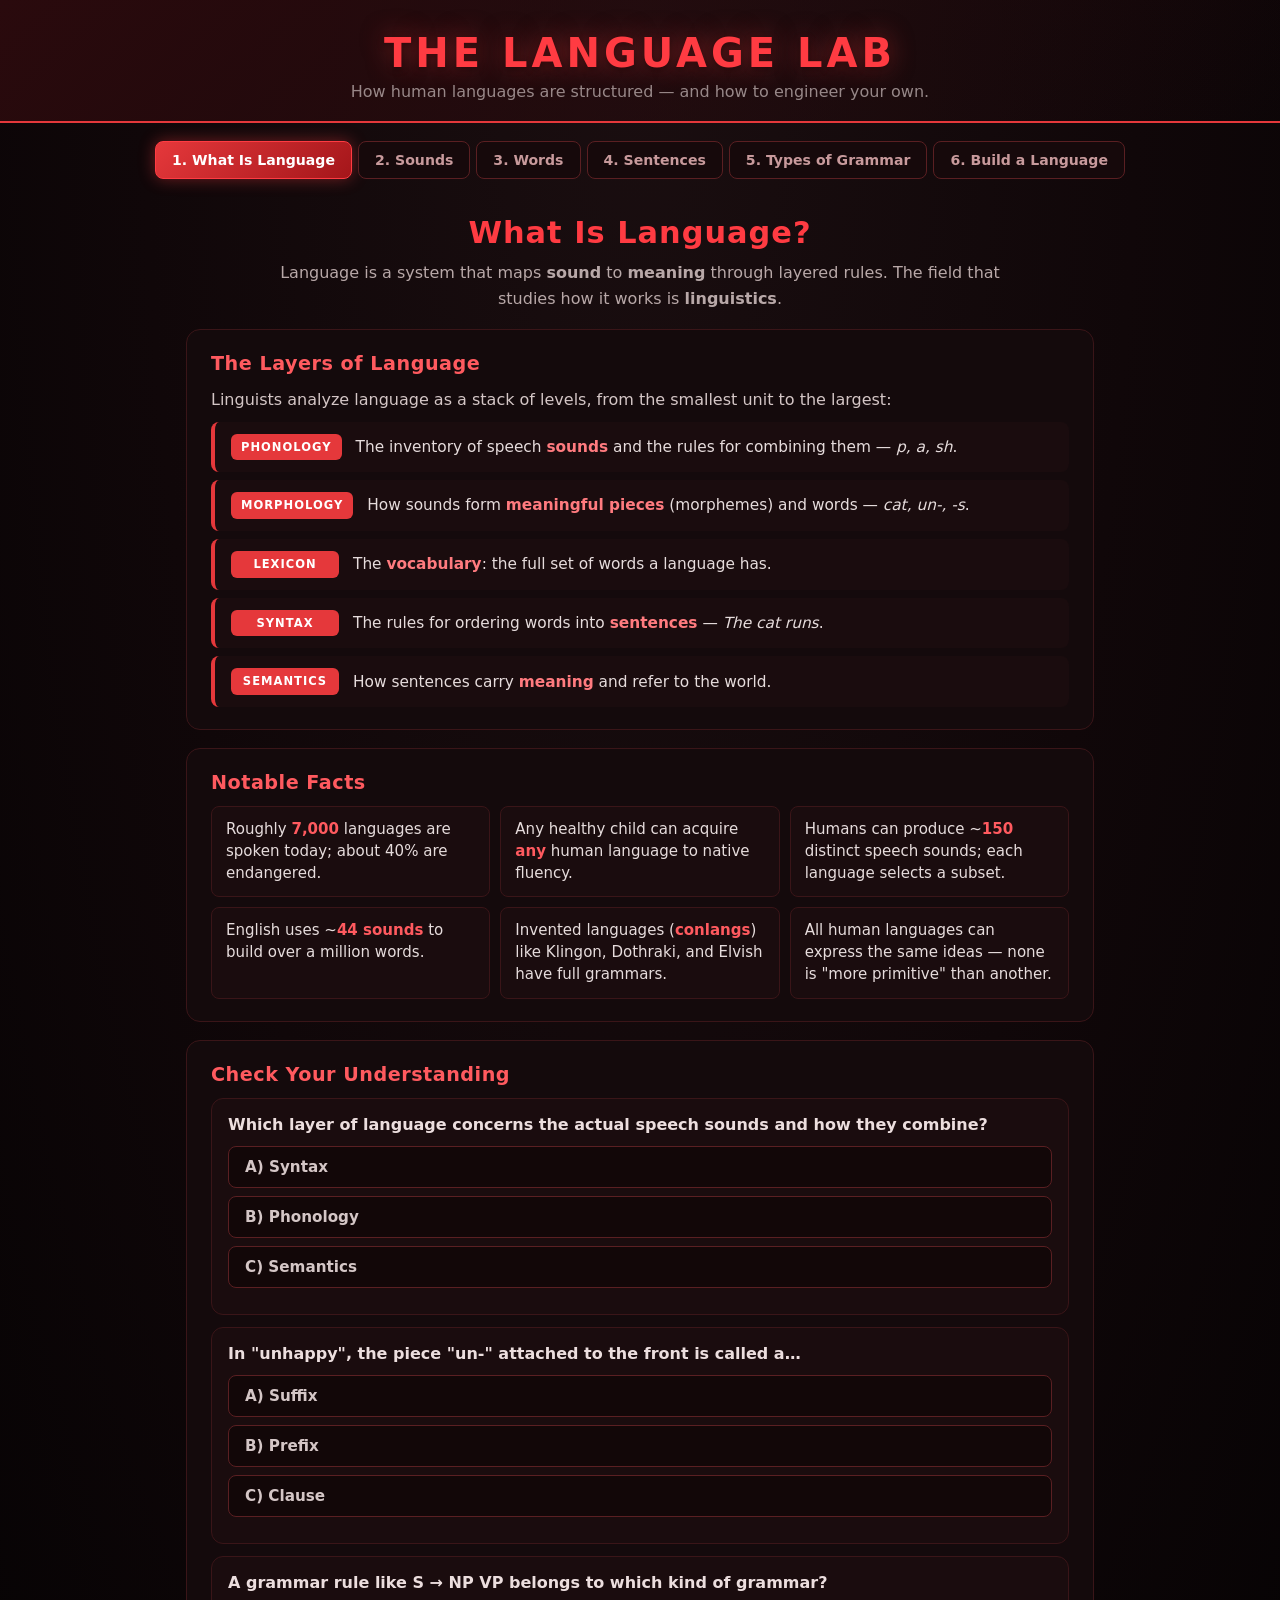
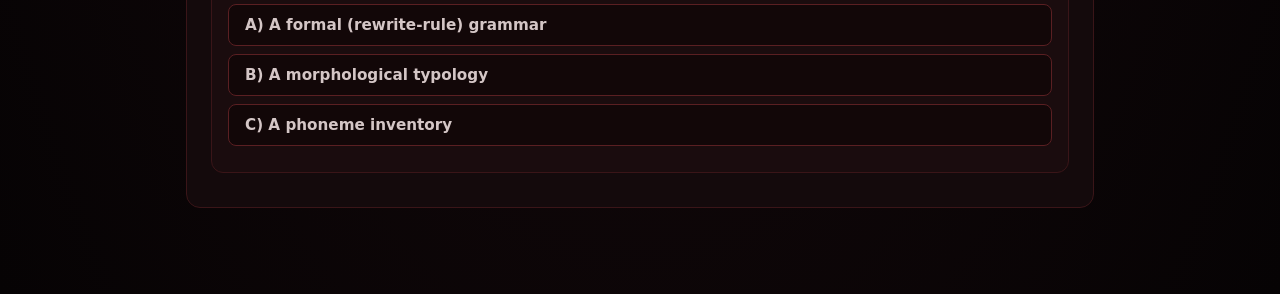
==== commit 21a167dc: "Add Types of Grammar tab; retheme to black/red; mature the tone New "Types of Grammar" tab (now 6 ta" ====
--- a/index.html
+++ b/index.html
@@ -3,70 +3,71 @@
 <head>
   <meta charset="UTF-8">
   <meta name="viewport" content="width=device-width, initial-scale=1.0">
-  <title>Language Lab 🗣️</title>
+  <title>Language Lab</title>
   <link rel="stylesheet" href="style.css">
 </head>
 <body>
   <header>
-    <h1>The Language Lab 🗣️</h1>
-    <p class="subtitle">Learn how languages work — then invent your very own!</p>
+    <h1>THE LANGUAGE LAB</h1>
+    <p class="subtitle">How human languages are structured — and how to engineer your own.</p>
   </header>
 
   <nav class="stage-tabs">
-    <button class="tab active" data-stage="1">1. What Is Language?</button>
-    <button class="tab" data-stage="2">2. Sounds 👄</button>
-    <button class="tab" data-stage="3">3. Words 🧱</button>
-    <button class="tab" data-stage="4">4. Sentences 🔀</button>
-    <button class="tab" data-stage="5">5. Build a Language! 🌍</button>
+    <button class="tab active" data-stage="1">1. What Is Language</button>
+    <button class="tab" data-stage="2">2. Sounds</button>
+    <button class="tab" data-stage="3">3. Words</button>
+    <button class="tab" data-stage="4">4. Sentences</button>
+    <button class="tab" data-stage="5">5. Types of Grammar</button>
+    <button class="tab" data-stage="6">6. Build a Language</button>
   </nav>
 
   <!-- ============ STAGE 1 ============ -->
   <section id="stage-1" class="stage">
     <div class="stage-content">
       <h2>What Is Language?</h2>
-      <p>A language is a set of <strong>sounds</strong> + <strong>rules</strong> that carry <strong>meaning</strong> between minds. The study of how it all works is called <strong>linguistics</strong>.</p>
-
-      <div class="lesson-card">
-        <h3>The 5 Levels of Language 🪜</h3>
-        <p>Linguists break language into layers, from tiny to huge:</p>
+      <p>Language is a system that maps <strong>sound</strong> to <strong>meaning</strong> through layered rules. The field that studies how it works is <strong>linguistics</strong>.</p>
+
+      <div class="lesson-card">
+        <h3>The Layers of Language</h3>
+        <p>Linguists analyze language as a stack of levels, from the smallest unit to the largest:</p>
         <div class="levels-ladder">
-          <div class="level-step" style="--c:#ef5350">
-            <span class="level-emoji">👄</span>
-            <div><strong>Sounds</strong> (phonology) — the noises your mouth makes: <em>p, a, sh…</em></div>
-          </div>
-          <div class="level-step" style="--c:#ff9800">
-            <span class="level-emoji">🧩</span>
-            <div><strong>Syllables &amp; Word-pieces</strong> (morphology) — sounds clump into chunks: <em>cat, un-, -s</em></div>
-          </div>
-          <div class="level-step" style="--c:#43a047">
-            <span class="level-emoji">🧱</span>
-            <div><strong>Words</strong> (lexicon) — chunks become words with meaning: <em>cat, run, happy</em></div>
-          </div>
-          <div class="level-step" style="--c:#1e88e5">
-            <span class="level-emoji">🔀</span>
-            <div><strong>Sentences</strong> (syntax) — words line up in order: <em>The cat runs.</em></div>
-          </div>
-          <div class="level-step" style="--c:#8e24aa">
-            <span class="level-emoji">💭</span>
-            <div><strong>Meaning</strong> (semantics) — sentences point to ideas in the world.</div>
-          </div>
-        </div>
-      </div>
-
-      <div class="lesson-card">
-        <h3>Amazing Language Facts 🤯</h3>
+          <div class="level-step">
+            <span class="level-tag">Phonology</span>
+            <div>The inventory of speech <strong>sounds</strong> and the rules for combining them — <em>p, a, sh</em>.</div>
+          </div>
+          <div class="level-step">
+            <span class="level-tag">Morphology</span>
+            <div>How sounds form <strong>meaningful pieces</strong> (morphemes) and words — <em>cat, un-, -s</em>.</div>
+          </div>
+          <div class="level-step">
+            <span class="level-tag">Lexicon</span>
+            <div>The <strong>vocabulary</strong>: the full set of words a language has.</div>
+          </div>
+          <div class="level-step">
+            <span class="level-tag">Syntax</span>
+            <div>The rules for ordering words into <strong>sentences</strong> — <em>The cat runs</em>.</div>
+          </div>
+          <div class="level-step">
+            <span class="level-tag">Semantics</span>
+            <div>How sentences carry <strong>meaning</strong> and refer to the world.</div>
+          </div>
+        </div>
+      </div>
+
+      <div class="lesson-card">
+        <h3>Notable Facts</h3>
         <div class="fact-grid">
-          <div class="fact">🌍 There are about <strong>7,000</strong> languages alive today.</div>
-          <div class="fact">👶 Every healthy baby can learn <strong>any</strong> human language perfectly.</div>
-          <div class="fact">🔊 Humans can make ~<strong>150</strong> different speech sounds, but each language uses only a handful.</div>
-          <div class="fact">🧩 With just <strong>~40 sounds</strong>, English builds <strong>over a million</strong> words.</div>
-          <div class="fact">🆕 People <em>invent</em> languages too! Elvish, Klingon, and Dothraki are real "conlangs".</div>
-          <div class="fact">🐝 Even bees have a "language" — they dance to share directions!</div>
-        </div>
-      </div>
-
-      <div class="lesson-card">
-        <h3>Quick Check ✅</h3>
+          <div class="fact">Roughly <strong>7,000</strong> languages are spoken today; about 40% are endangered.</div>
+          <div class="fact">Any healthy child can acquire <strong>any</strong> human language to native fluency.</div>
+          <div class="fact">Humans can produce ~<strong>150</strong> distinct speech sounds; each language selects a subset.</div>
+          <div class="fact">English uses ~<strong>44 sounds</strong> to build over a million words.</div>
+          <div class="fact">Invented languages (<strong>conlangs</strong>) like Klingon, Dothraki, and Elvish have full grammars.</div>
+          <div class="fact">All human languages can express the same ideas — none is "more primitive" than another.</div>
+        </div>
+      </div>
+
+      <div class="lesson-card">
+        <h3>Check Your Understanding</h3>
         <div id="practice-1"></div>
       </div>
     </div>
@@ -75,37 +76,37 @@
   <!-- ============ STAGE 2: SOUNDS ============ -->
   <section id="stage-2" class="stage hidden">
     <div class="stage-content">
-      <h2>Sounds 👄</h2>
-      <p>Every word is built from speech sounds. There are two big families: <strong>consonants</strong> and <strong>vowels</strong>.</p>
+      <h2>Sounds (Phonology)</h2>
+      <p>Every word is assembled from speech sounds, called <strong>phonemes</strong>. They fall into two broad classes.</p>
 
       <div class="lesson-card">
         <h3>Consonants vs Vowels</h3>
         <div class="cv-compare">
           <div class="cv-box consonant-box">
-            <h4>🛑 Consonants</h4>
-            <p>You <strong>block or squeeze</strong> the air with your lips, teeth, or tongue.</p>
-            <p class="cv-ex">p, t, k, m, s, l…</p>
+            <h4>Consonants</h4>
+            <p>Airflow is <strong>obstructed</strong> by the lips, teeth, or tongue.</p>
+            <p class="cv-ex">p t k m s l</p>
           </div>
           <div class="cv-box vowel-box">
-            <h4>🌬️ Vowels</h4>
-            <p>Air flows <strong>freely</strong> — you just change your mouth shape.</p>
-            <p class="cv-ex">a, e, i, o, u</p>
+            <h4>Vowels</h4>
+            <p>Air flows <strong>freely</strong>; only the tongue and lip shape change.</p>
+            <p class="cv-ex">a e i o u</p>
           </div>
         </div>
       </div>
 
       <div class="lesson-card interactive-card">
-        <h3>🔊 The Sound Map — Click to Hear!</h3>
-        <p>Consonants are grouped by <strong>where in your mouth</strong> you make them:</p>
+        <h3>The Sound Map</h3>
+        <p>Consonants are organized by their <strong>place of articulation</strong> — where in the vocal tract the airflow is constricted. Click any sound to hear it.</p>
         <div id="sound-map"></div>
-        <p style="font-size:0.85rem;color:#666;margin-top:8px">💡 Tip: feel where your mouth moves as each one plays. (Uses your device's voice.)</p>
-      </div>
-
-      <div class="lesson-card">
-        <h3>Why It Matters for Your Language</h3>
+        <p class="micro-note">Uses your device's speech synthesizer; samples a syllable like "pa" or "ka".</p>
+      </div>
+
+      <div class="lesson-card">
+        <h3>Relevance to Conlanging</h3>
         <div class="key-idea">
-          <p>When you invent a language, you first choose its <strong>sound inventory</strong> — which consonants and vowels it's allowed to use.</p>
-          <p>Hawaiian uses only ~13 sounds (so words like <em>aloha</em>, <em>mahalo</em>). Some languages use 100+!</p>
+          <p>The first design decision for any language is its <strong>phoneme inventory</strong> — which consonants and vowels it permits.</p>
+          <p>Hawaiian uses only ~13 phonemes; Taa (a Khoisan language) uses over 100, including dozens of click consonants.</p>
         </div>
       </div>
     </div>
@@ -114,12 +115,12 @@
   <!-- ============ STAGE 3: WORDS ============ -->
   <section id="stage-3" class="stage hidden">
     <div class="stage-content">
-      <h2>Words 🧱</h2>
-      <p>Sounds clump into <strong>syllables</strong>, and syllables build <strong>words</strong>.</p>
-
-      <div class="lesson-card">
-        <h3>Syllable Patterns</h3>
-        <p>We write <strong>C</strong> for consonant and <strong>V</strong> for vowel. A syllable is a pattern of them:</p>
+      <h2>Words (Morphology)</h2>
+      <p>Sounds combine into <strong>syllables</strong>, and meaningful pieces called <strong>morphemes</strong> combine into words.</p>
+
+      <div class="lesson-card">
+        <h3>Syllable Structure</h3>
+        <p>Using <strong>C</strong> for consonant and <strong>V</strong> for vowel, a syllable follows a pattern:</p>
         <div class="syllable-examples">
           <div class="syl-card"><span class="syl-pat">CV</span><span class="syl-word">ba, mi, to</span></div>
           <div class="syl-card"><span class="syl-pat">CVC</span><span class="syl-word">cat, dog, sun</span></div>
@@ -127,40 +128,40 @@
           <div class="syl-card"><span class="syl-pat">CCVC</span><span class="syl-word">stop, frog, spin</span></div>
           <div class="syl-card"><span class="syl-pat">VC</span><span class="syl-word">at, in, up</span></div>
         </div>
-        <p class="example-note">Some languages only allow simple CV syllables (Japanese, Hawaiian). English allows monsters like CCCVCCC ("strengths"!).</p>
-      </div>
-
-      <div class="lesson-card">
-        <h3>Word-Pieces (Morphemes) 🧩</h3>
-        <p>The smallest meaningful pieces are called <strong>morphemes</strong>. We glue them together:</p>
+        <p class="example-note">Japanese and Hawaiian permit mostly simple CV syllables. English tolerates extremes like CCCVCCC ("strengths").</p>
+      </div>
+
+      <div class="lesson-card">
+        <h3>Morphemes: The Atoms of Meaning</h3>
+        <p>A <strong>morpheme</strong> is the smallest unit that carries meaning. Words are built by combining them:</p>
         <div class="morpheme-examples">
-          <div class="morph-row"><span class="morph">cat</span> + <span class="morph suffix">s</span> = <strong>cats</strong> <span class="morph-note">(suffix: "more than one")</span></div>
-          <div class="morph-row"><span class="morph prefix">un</span> + <span class="morph">happy</span> = <strong>unhappy</strong> <span class="morph-note">(prefix: "not")</span></div>
-          <div class="morph-row"><span class="morph prefix">re</span> + <span class="morph">play</span> + <span class="morph suffix">ed</span> = <strong>replayed</strong> <span class="morph-note">(again + past)</span></div>
+          <div class="morph-row"><span class="morph">cat</span> + <span class="morph suffix">s</span> = <strong>cats</strong> <span class="morph-note">suffix marking plural</span></div>
+          <div class="morph-row"><span class="morph prefix">un</span> + <span class="morph">happy</span> = <strong>unhappy</strong> <span class="morph-note">prefix meaning "not"</span></div>
+          <div class="morph-row"><span class="morph prefix">re</span> + <span class="morph">play</span> + <span class="morph suffix">ed</span> = <strong>replayed</strong> <span class="morph-note">"again" + past tense</span></div>
         </div>
       </div>
 
       <div class="lesson-card interactive-card">
-        <h3>🎲 Word Generator</h3>
-        <p>Pick sounds and a syllable pattern, then generate make-believe words!</p>
+        <h3>Word Generator</h3>
+        <p>Choose a syllable pattern and length, then generate possible words.</p>
         <div class="gen-controls">
-          <label>Syllable pattern:
+          <label>Syllable pattern
             <select id="gen-pattern">
-              <option value="CV">CV (simple)</option>
+              <option value="CV">CV</option>
               <option value="CVC" selected>CVC</option>
               <option value="CCV">CCV</option>
               <option value="CVCV">CVCV</option>
               <option value="CVCVC">CVCVC</option>
             </select>
           </label>
-          <label>Syllables:
+          <label>Syllables
             <select id="gen-syls">
               <option value="1">1</option>
               <option value="2" selected>2</option>
               <option value="3">3</option>
             </select>
           </label>
-          <button class="btn-action" onclick="generateWords()">🎲 Generate 10 words</button>
+          <button class="btn-action" onclick="generateWords()">Generate 10 words</button>
         </div>
         <div id="gen-output" class="gen-output"></div>
       </div>
@@ -170,122 +171,200 @@
   <!-- ============ STAGE 4: SENTENCES ============ -->
   <section id="stage-4" class="stage hidden">
     <div class="stage-content">
-      <h2>Sentences 🔀</h2>
-      <p>Words must line up in a certain <strong>order</strong> to make sense. That order is the language's <strong>syntax</strong>.</p>
-
-      <div class="lesson-card">
-        <h3>Word Order Around the World</h3>
-        <p>Most sentences have a <strong>Subject</strong> (who), a <strong>Verb</strong> (action), and an <strong>Object</strong> (what). Languages put them in different orders:</p>
+      <h2>Sentences (Syntax)</h2>
+      <p>Syntax is the set of rules that governs how words combine into well-formed sentences. A core parameter is <strong>word order</strong>.</p>
+
+      <div class="lesson-card">
+        <h3>Word Order Across Languages</h3>
+        <p>Most clauses contain a <strong>Subject</strong>, a <strong>Verb</strong>, and an <strong>Object</strong>. Languages differ in how they order them:</p>
         <div class="order-table">
-          <div class="order-row"><span class="order-code sov">SOV</span><span class="order-pct">~45%</span><span class="order-ex">"I apple eat" — Japanese, Korean, Latin</span></div>
-          <div class="order-row"><span class="order-code svo">SVO</span><span class="order-pct">~42%</span><span class="order-ex">"I eat apple" — English, Spanish, Chinese</span></div>
-          <div class="order-row"><span class="order-code vso">VSO</span><span class="order-pct">~9%</span><span class="order-ex">"Eat I apple" — Irish, Hawaiian, Arabic</span></div>
-          <div class="order-row"><span class="order-code other">other</span><span class="order-pct">~4%</span><span class="order-ex">VOS, OVS, OSV — rare and exotic!</span></div>
+          <div class="order-row"><span class="order-code sov">SOV</span><span class="order-pct">~45%</span><span class="order-ex">"I apple eat" — Japanese, Korean, Latin, Turkish</span></div>
+          <div class="order-row"><span class="order-code svo">SVO</span><span class="order-pct">~42%</span><span class="order-ex">"I eat apple" — English, Spanish, Mandarin</span></div>
+          <div class="order-row"><span class="order-code vso">VSO</span><span class="order-pct">~9%</span><span class="order-ex">"Eat I apple" — Irish, Welsh, Classical Arabic</span></div>
+          <div class="order-row"><span class="order-code other">rare</span><span class="order-pct">~4%</span><span class="order-ex">VOS, OVS, OSV — uncommon configurations</span></div>
         </div>
       </div>
 
       <div class="lesson-card interactive-card">
-        <h3>🔀 Word Order Machine</h3>
-        <p>Pick the three pieces and a word order, then watch the sentence rearrange:</p>
+        <h3>Word Order Machine</h3>
+        <p>Select the three constituents and an order; observe how the sentence rearranges.</p>
         <div class="sentence-builder">
-          <label>Subject:
+          <label>Subject
             <select id="sb-subject"><option>I</option><option>the cat</option><option>my friend</option><option>the robot</option></select>
           </label>
-          <label>Verb:
+          <label>Verb
             <select id="sb-verb"><option>eat</option><option>see</option><option>love</option><option>chase</option></select>
           </label>
-          <label>Object:
+          <label>Object
             <select id="sb-object"><option>the apple</option><option>the ball</option><option>the moon</option><option>pizza</option></select>
           </label>
-          <label>Order:
+          <label>Order
             <select id="sb-order" onchange="buildSentence()">
               <option value="SVO" selected>SVO (English)</option>
               <option value="SOV">SOV (Japanese)</option>
               <option value="VSO">VSO (Irish)</option>
-              <option value="OSV">OSV (Yoda-ish!)</option>
-            </select>
-          </label>
-        </div>
-        <button class="btn-action" onclick="buildSentence()">🔀 Arrange!</button>
+              <option value="OSV">OSV (rare)</option>
+            </select>
+          </label>
+        </div>
+        <button class="btn-action" onclick="buildSentence()">Arrange</button>
         <div id="sentence-output" class="sentence-output"></div>
       </div>
     </div>
   </section>
 
-  <!-- ============ STAGE 5: BUILD A LANGUAGE ============ -->
+  <!-- ============ STAGE 5: TYPES OF GRAMMAR ============ -->
   <section id="stage-5" class="stage hidden">
     <div class="stage-content">
-      <h2>Build Your Own Language! 🌍</h2>
-      <p>Put it all together. Make your choices, then hit <strong>Generate</strong> to create a whole language — with words, sentences, and a secret alphabet!</p>
+      <h2>Types of Grammar</h2>
+      <p>"Grammar" has two distinct meanings worth knowing: how languages <strong>package meaning into words</strong> (morphological typology), and how a system of <strong>rules generates valid sentences</strong> (formal grammar).</p>
+
+      <div class="lesson-card">
+        <h3>Part 1 — Morphological Typology</h3>
+        <p>Languages differ in how much grammatical information they pack into a single word.</p>
+        <div class="typology-grid">
+          <div class="typology-card">
+            <div class="typo-name">Isolating</div>
+            <div class="typo-desc">Words rarely change shape. Grammar comes from separate words and order.</div>
+            <div class="typo-ex"><strong>Mandarin:</strong> 我 吃 (wǒ chī, "I eat"). Past tense adds a separate particle 了 (le) rather than changing the verb.</div>
+          </div>
+          <div class="typology-card">
+            <div class="typo-name">Agglutinative</div>
+            <div class="typo-desc">Words stack clearly separable affixes, each with one meaning.</div>
+            <div class="typo-ex"><strong>Turkish:</strong> ev (house) → ev<em>ler</em> (houses) → ev<em>ler</em><em>im</em> (my houses) → ev<em>ler</em><em>im</em><em>de</em> (in my houses).</div>
+          </div>
+          <div class="typology-card">
+            <div class="typo-name">Fusional</div>
+            <div class="typo-desc">A single affix fuses several meanings together at once.</div>
+            <div class="typo-ex"><strong>Spanish:</strong> habl<em>o</em> ("I speak"). The single ending <em>-o</em> encodes person, number, tense, and mood all together.</div>
+          </div>
+          <div class="typology-card">
+            <div class="typo-name">Polysynthetic</div>
+            <div class="typo-desc">Whole sentences are packed into one very long word.</div>
+            <div class="typo-ex"><strong>Inuktitut:</strong> tusaatsiarunnanngittualuujunga ≈ "I can't hear very well" — a single word.</div>
+          </div>
+        </div>
+      </div>
+
+      <div class="lesson-card">
+        <h3>Common Grammatical Features</h3>
+        <div class="feature-grid">
+          <div class="feature"><strong>Gender / noun class</strong> — el/la in Spanish; Swahili has more than a dozen noun classes.</div>
+          <div class="feature"><strong>Case</strong> — marking a noun's role; Latin has 6, Finnish has 15.</div>
+          <div class="feature"><strong>Tense &amp; aspect</strong> — when an action happens and whether it's ongoing or complete.</div>
+          <div class="feature"><strong>Number</strong> — singular, plural, and sometimes dual (exactly two).</div>
+        </div>
+      </div>
+
+      <div class="lesson-card">
+        <h3>Part 2 — Formal Grammars</h3>
+        <p>In linguistics and computer science, a <strong>formal grammar</strong> is a finite set of <strong>rewrite rules</strong> that can generate an infinite number of valid sentences. A rule like <code>S → NP VP</code> means "an S can be replaced by an NP followed by a VP."</p>
+        <p>Noam Chomsky (1956) ranked grammars by power — the <strong>Chomsky hierarchy</strong>:</p>
+        <div class="hierarchy">
+          <div class="hier-row"><span class="hier-type">Type 3 · Regular</span><span class="hier-desc">Simplest. What regular expressions match. Recognized by finite automata.</span></div>
+          <div class="hier-row"><span class="hier-type">Type 2 · Context-free</span><span class="hier-desc">Handles nesting. Describes programming-language syntax and much of natural language.</span></div>
+          <div class="hier-row"><span class="hier-type">Type 1 · Context-sensitive</span><span class="hier-desc">Rules can depend on surrounding symbols. More powerful.</span></div>
+          <div class="hier-row"><span class="hier-type">Type 0 · Unrestricted</span><span class="hier-desc">Anything a computer can compute (Turing-complete).</span></div>
+        </div>
+      </div>
+
+      <div class="lesson-card interactive-card">
+        <h3>The Grammar Machine</h3>
+        <p>Below is a small <strong>context-free grammar</strong>. Starting from <code>S</code>, each rule is applied at random until only real words remain. A handful of rules can produce endless sentences.</p>
+        <div class="grammar-rules" id="grammar-rules"></div>
+        <button class="btn-action" onclick="generateGrammarSentence()">Generate a sentence</button>
+        <button class="btn-action btn-ghost" onclick="generateGrammarBatch()">Generate 5</button>
+        <div id="grammar-output" class="grammar-output"></div>
+      </div>
+    </div>
+  </section>
+
+  <!-- ============ STAGE 6: BUILD A LANGUAGE ============ -->
+  <section id="stage-6" class="stage hidden">
+    <div class="stage-content">
+      <h2>Build Your Own Language</h2>
+      <p>Apply every layer at once. Configure the options below, then generate a complete language — phoneme inventory, lexicon, grammar, and a writing system.</p>
 
       <div class="lesson-card builder-card">
-        <h3>Step 1: Name It</h3>
-        <input type="text" id="lang-name" class="lang-name-input" value="Zibwa" maxlength="20" placeholder="Name your language">
-
-        <h3 style="margin-top:18px">Step 2: Choose Your Consonants</h3>
-        <p class="builder-hint">Pick at least 4. These are the only consonants your language can use.</p>
+        <h3>Step 1 — Name</h3>
+        <input type="text" id="lang-name" class="lang-name-input" value="Vaskr" maxlength="20" placeholder="Name your language">
+
+        <h3 style="margin-top:18px">Step 2 — Consonant Inventory</h3>
+        <p class="builder-hint">Select at least 4.</p>
         <div id="consonant-picker" class="sound-picker"></div>
 
-        <h3 style="margin-top:18px">Step 3: Choose Your Vowels</h3>
-        <p class="builder-hint">Pick at least 2.</p>
+        <h3 style="margin-top:18px">Step 3 — Vowel Inventory</h3>
+        <p class="builder-hint">Select at least 2.</p>
         <div id="vowel-picker" class="sound-picker"></div>
 
-        <h3 style="margin-top:18px">Step 4: Syllable Style</h3>
+        <h3 style="margin-top:18px">Step 4 — Structure</h3>
         <div class="gen-controls">
-          <label>Pattern:
+          <label>Syllable pattern
             <select id="lang-pattern">
-              <option value="CV">CV — soft &amp; flowing (like Hawaiian)</option>
-              <option value="CVC" selected>CVC — balanced (like English)</option>
-              <option value="CCVC">CCVC — crunchy &amp; complex</option>
-            </select>
-          </label>
-          <label>Word order:
+              <option value="CV">CV — open, flowing</option>
+              <option value="CVC" selected>CVC — balanced</option>
+              <option value="CCVC">CCVC — dense, consonant-heavy</option>
+            </select>
+          </label>
+          <label>Word order
             <select id="lang-order">
-              <option value="SOV">SOV (Subject-Object-Verb)</option>
-              <option value="SVO" selected>SVO (Subject-Verb-Object)</option>
-              <option value="VSO">VSO (Verb-Subject-Object)</option>
-            </select>
-          </label>
-        </div>
-
-        <button class="btn-generate" onclick="generateLanguage()">✨ GENERATE MY LANGUAGE ✨</button>
+              <option value="SOV">SOV</option>
+              <option value="SVO" selected>SVO</option>
+              <option value="VSO">VSO</option>
+            </select>
+          </label>
+          <label>Grammar type
+            <select id="lang-grammar">
+              <option value="isolating">Isolating (separate grammar words)</option>
+              <option value="agglutinative" selected>Agglutinative (stacked affixes)</option>
+            </select>
+          </label>
+        </div>
+
+        <button class="btn-generate" onclick="generateLanguage()">GENERATE LANGUAGE</button>
       </div>
 
       <div id="lang-result" class="hidden">
         <div class="lesson-card">
-          <h3>📖 <span id="result-lang-name">Your Language</span> — Dictionary</h3>
-          <p class="builder-hint">Click 🔊 to hear each word!</p>
+          <h3><span id="result-lang-name">Your Language</span> — Lexicon</h3>
+          <p class="builder-hint">Click the speaker to hear a word.</p>
           <div id="lang-dictionary" class="lang-dictionary"></div>
         </div>
 
         <div class="lesson-card">
-          <h3>💬 Say Something in <span id="result-lang-name-2">Your Language</span>!</h3>
+          <h3>Grammar Rules</h3>
+          <div id="lang-grammar-rules" class="grammar-summary"></div>
+        </div>
+
+        <div class="lesson-card">
+          <h3>Sentences in <span id="result-lang-name-2">Your Language</span></h3>
           <div id="lang-sentences" class="lang-sentences"></div>
           <div class="custom-sentence">
-            <p>Build your own:</p>
+            <p>Compose your own:</p>
             <div class="gen-controls">
               <select id="cs-subject"></select>
               <select id="cs-verb"></select>
               <select id="cs-object"></select>
-              <button class="btn-action" onclick="buildCustomSentence()">Say it!</button>
+              <label class="inline-check"><input type="checkbox" id="cs-past"> past tense</label>
+              <label class="inline-check"><input type="checkbox" id="cs-plural"> plural object</label>
+              <button class="btn-action" onclick="buildCustomSentence()">Say it</button>
             </div>
             <div id="cs-output" class="cs-output"></div>
           </div>
         </div>
 
         <div class="lesson-card">
-          <h3>✍️ Your Secret Alphabet</h3>
-          <p class="builder-hint">Every language needs a writing system. Here's yours — each sound gets its own glyph:</p>
+          <h3>Writing System</h3>
+          <p class="builder-hint">Each phoneme is assigned a glyph. Type below to transcribe.</p>
           <div id="lang-script" class="lang-script"></div>
-          <p style="margin-top:10px">Try writing a word:</p>
-          <input type="text" id="script-input" class="word-input" placeholder="type letters..." oninput="renderScriptWord()">
+          <input type="text" id="script-input" class="word-input" placeholder="type letters" oninput="renderScriptWord()">
           <div id="script-word-output" class="script-word-output"></div>
         </div>
 
         <div class="lesson-card summary-card">
-          <h3>🏆 Language Card</h3>
+          <h3>Language Profile</h3>
           <div id="lang-summary"></div>
-          <button class="btn-action" onclick="saveLanguage()">💾 Save my language</button>
+          <button class="btn-action" onclick="saveLanguage()">Save language</button>
           <span id="save-status"></span>
         </div>
       </div>
--- a/style.css
+++ b/style.css
@@ -1,212 +1,257 @@
 /* === RESET === */
 * { margin: 0; padding: 0; box-sizing: border-box; }
 body {
-  font-family: 'Segoe UI', 'Comic Sans MS', Arial, sans-serif;
-  background: linear-gradient(135deg, #f3e9ff 0%, #e8f0ff 50%, #fff0f5 100%);
+  font-family: 'Segoe UI', system-ui, Arial, sans-serif;
+  background: radial-gradient(ellipse at top, #1a0e10 0%, #100709 55%, #060304 100%);
   min-height: 100vh;
-  color: #2d2b3a;
+  color: #e6dcdc;
   padding-bottom: 50px;
 }
 
 /* === HEADER === */
 header {
   text-align: center;
-  padding: 28px 16px 18px;
-  background: linear-gradient(135deg, #5e35b1, #8e24aa);
-  color: white;
-  border-radius: 0 0 24px 24px;
-  box-shadow: 0 4px 20px rgba(94,53,177,0.4);
-}
-header h1 { font-size: 2.4rem; text-shadow: 0 2px 8px rgba(0,0,0,0.25); }
-.subtitle { font-size: 1rem; opacity: 0.95; margin-top: 4px; }
+  padding: 30px 16px 20px;
+  background: linear-gradient(135deg, #2a0a0d, #14060800);
+  border-bottom: 2px solid #e5383b;
+}
+header h1 {
+  font-size: 2.5rem;
+  color: #ff3b42;
+  letter-spacing: 4px;
+  font-weight: 900;
+  text-shadow: 0 0 24px rgba(229,56,59,0.5), 0 2px 6px rgba(0,0,0,0.6);
+}
+.subtitle { font-size: 1rem; opacity: 0.7; margin-top: 6px; color: #cbbdbd; }
 
 /* === TABS === */
 .stage-tabs {
   display: flex;
   justify-content: center;
   gap: 6px;
-  padding: 16px;
+  padding: 18px 12px;
   flex-wrap: wrap;
 }
 .tab {
   padding: 10px 16px;
-  border: 2px solid #b39ddb;
-  border-radius: 12px;
-  font-size: 0.9rem;
+  border: 1px solid #5a1f22;
+  border-radius: 8px;
+  font-size: 0.88rem;
   font-weight: 700;
   cursor: pointer;
-  background: white;
-  color: #5e35b1;
+  background: #16090b;
+  color: #c89a9c;
   transition: all 0.2s;
   font-family: inherit;
 }
 .tab.active {
-  background: linear-gradient(135deg, #5e35b1, #7e57c2);
-  color: white;
-  box-shadow: 0 3px 12px rgba(94,53,177,0.4);
-}
-.tab:hover { transform: translateY(-1px); }
+  background: linear-gradient(135deg, #e5383b, #a4161a);
+  color: #fff;
+  border-color: #ff3b42;
+  box-shadow: 0 0 16px rgba(229,56,59,0.45);
+}
+.tab:hover { border-color: #e5383b; color: #f0d8d8; }
 
 /* === STAGE === */
-.stage { max-width: 920px; margin: 0 auto; padding: 0 16px; }
+.stage { max-width: 940px; margin: 0 auto; padding: 0 16px; }
 .stage.hidden { display: none; }
 .stage-content { padding: 18px 0; }
-.stage-content h2 { text-align: center; margin-bottom: 8px; font-size: 1.9rem; color: #4527a0; }
-.stage-content > p { text-align: center; margin-bottom: 16px; color: #555; line-height: 1.55; }
+.stage-content h2 {
+  text-align: center; margin-bottom: 10px; font-size: 1.9rem;
+  color: #ff3b42; letter-spacing: 1px; font-weight: 800;
+}
+.stage-content > p { text-align: center; margin-bottom: 18px; color: #b8a8a8; line-height: 1.6; max-width: 760px; margin-left: auto; margin-right: auto; }
 .hidden { display: none !important; }
+code { font-family: 'Menlo','Courier New',monospace; background: rgba(229,56,59,0.12); color: #ff7b7f; padding: 1px 6px; border-radius: 4px; }
 
 /* === CARDS === */
 .lesson-card {
-  background: white;
-  border-radius: 16px;
+  background: #140a0c;
+  border: 1px solid #3a1518;
+  border-radius: 14px;
   padding: 22px 24px;
   margin-bottom: 18px;
-  box-shadow: 0 3px 14px rgba(94,53,177,0.1);
-}
-.lesson-card h3 { font-size: 1.25rem; color: #4527a0; margin-bottom: 12px; }
-.lesson-card h4 { color: #5e35b1; margin-bottom: 8px; }
-.lesson-card p { line-height: 1.65; margin-bottom: 8px; }
-.interactive-card { border: 2px solid #b39ddb; background: linear-gradient(135deg, #faf7ff, #f3edff); }
-.key-idea { background: #f3e5f5; border-left: 5px solid #8e24aa; border-radius: 10px; padding: 14px 16px; }
+}
+.lesson-card h3 { font-size: 1.2rem; color: #ff5a5f; margin-bottom: 12px; letter-spacing: 0.5px; }
+.lesson-card h4 { color: #ff8085; margin-bottom: 8px; }
+.lesson-card p { line-height: 1.65; margin-bottom: 8px; color: #d4c6c6; }
+.interactive-card { border-color: #e5383b; background: linear-gradient(135deg, #19090b, #1f0c0e); }
+.key-idea { background: rgba(229,56,59,0.08); border-left: 4px solid #e5383b; border-radius: 8px; padding: 14px 16px; }
 .key-idea p { margin-bottom: 6px; }
 .example-note {
-  font-style: italic; color: #6a4c93; margin-top: 10px; font-size: 0.9rem;
-  background: #f3e5f5; padding: 10px 14px; border-radius: 10px; border-left: 4px solid #b39ddb;
-}
+  font-style: italic; color: #b08a8c; margin-top: 10px; font-size: 0.9rem;
+  background: rgba(229,56,59,0.06); padding: 10px 14px; border-radius: 8px; border-left: 3px solid #5a1f22;
+}
+.micro-note { font-size: 0.82rem; color: #8a7273; margin-top: 8px; }
 
 /* === LEVELS LADDER === */
 .levels-ladder { display: flex; flex-direction: column; gap: 8px; }
 .level-step {
   display: flex; align-items: center; gap: 14px;
-  background: color-mix(in srgb, var(--c) 12%, white);
-  border-left: 6px solid var(--c);
-  border-radius: 10px; padding: 12px 16px;
-  font-size: 0.97rem; line-height: 1.4;
-}
-.level-step strong { color: var(--c); }
-.level-emoji { font-size: 1.8rem; }
+  background: #1a0c0e; border-left: 4px solid #e5383b;
+  border-radius: 8px; padding: 12px 16px; font-size: 0.96rem; line-height: 1.45;
+}
+.level-tag {
+  background: #e5383b; color: #fff; font-weight: 800; font-size: 0.72rem;
+  letter-spacing: 1px; text-transform: uppercase; padding: 5px 10px; border-radius: 6px;
+  min-width: 108px; text-align: center; flex-shrink: 0;
+}
+.level-step strong { color: #ff7b7f; }
 
 /* === FACTS === */
-.fact-grid { display: grid; grid-template-columns: repeat(auto-fit, minmax(240px, 1fr)); gap: 10px; }
-.fact { background: #f3edff; border-radius: 10px; padding: 12px 14px; font-size: 0.95rem; line-height: 1.4; }
-.fact strong { color: #8e24aa; }
+.fact-grid { display: grid; grid-template-columns: repeat(auto-fit, minmax(250px, 1fr)); gap: 10px; }
+.fact { background: #1a0c0e; border: 1px solid #3a1518; border-radius: 8px; padding: 12px 14px; font-size: 0.94rem; line-height: 1.45; }
+.fact strong { color: #ff5a5f; }
 
 /* === MC PRACTICE === */
-.problem-card { background: #faf7ff; border: 2px solid #d1c4e9; border-radius: 12px; padding: 16px; margin-bottom: 12px; }
-.problem-text { font-size: 1rem; font-weight: 600; margin-bottom: 12px; }
+.problem-card { background: #1a0c0e; border: 1px solid #3a1518; border-radius: 12px; padding: 16px; margin-bottom: 12px; }
+.problem-text { font-size: 1rem; font-weight: 600; margin-bottom: 12px; color: #ecdede; }
 .mc-options { display: flex; flex-direction: column; gap: 8px; }
 .mc-option {
-  padding: 11px 16px; background: white; border: 2px solid #b39ddb; border-radius: 10px;
-  font-size: 0.95rem; font-weight: 600; cursor: pointer; text-align: left; font-family: inherit; transition: all 0.2s;
-}
-.mc-option:hover { background: #f3edff; }
-.mc-option.correct { border-color: #43a047; background: #c8e6c9; }
-.mc-option.incorrect { border-color: #e53935; background: #ffcdd2; }
-.mc-feedback { margin-top: 10px; font-size: 0.95rem; font-weight: 600; }
-.mc-feedback.correct { color: #2e7d32; }
-.mc-feedback.incorrect { color: #c62828; }
-
-/* === CONSONANT/VOWEL COMPARE === */
+  padding: 11px 16px; background: #120708; border: 1px solid #5a1f22; border-radius: 8px;
+  font-size: 0.95rem; font-weight: 600; cursor: pointer; text-align: left; font-family: inherit;
+  color: #d4c6c6; transition: all 0.2s;
+}
+.mc-option:hover { border-color: #e5383b; background: #1c0d0f; }
+.mc-option.correct { border-color: #3fb950; background: rgba(63,185,80,0.15); color: #7ee787; }
+.mc-option.incorrect { border-color: #e5383b; background: rgba(229,56,59,0.15); }
+.mc-feedback { margin-top: 10px; font-size: 0.94rem; font-weight: 600; }
+.mc-feedback.correct { color: #7ee787; }
+.mc-feedback.incorrect { color: #ff7b7f; }
+
+/* === CONSONANT/VOWEL === */
 .cv-compare { display: grid; grid-template-columns: 1fr 1fr; gap: 14px; }
-.cv-box { border-radius: 14px; padding: 16px; }
-.consonant-box { background: #ffebee; border: 2px solid #ef9a9a; }
-.vowel-box { background: #e3f2fd; border: 2px solid #90caf9; }
-.cv-ex { font-family: 'Courier New', monospace; font-size: 1.3rem; font-weight: 800; letter-spacing: 4px; margin-top: 8px !important; }
-.consonant-box .cv-ex { color: #c62828; }
-.vowel-box .cv-ex { color: #1565c0; }
+.cv-box { border-radius: 12px; padding: 16px; }
+.consonant-box { background: rgba(229,56,59,0.08); border: 1px solid #5a1f22; }
+.vowel-box { background: rgba(200,120,40,0.08); border: 1px solid #6a4520; }
+.cv-ex { font-family: 'Courier New', monospace; font-size: 1.3rem; font-weight: 800; letter-spacing: 6px; margin-top: 8px !important; }
+.consonant-box .cv-ex { color: #ff5a5f; }
+.vowel-box .cv-ex { color: #e8a24a; }
 
 /* === SOUND MAP === */
 #sound-map { display: flex; flex-direction: column; gap: 12px; }
-.sound-group { background: #faf7ff; border-radius: 12px; padding: 12px 14px; }
-.sound-group-title { font-weight: 800; color: #5e35b1; margin-bottom: 8px; font-size: 0.95rem; }
+.sound-group { background: #120708; border: 1px solid #3a1518; border-radius: 10px; padding: 12px 14px; }
+.sound-group-title { font-weight: 800; color: #ff5a5f; margin-bottom: 8px; font-size: 0.9rem; letter-spacing: 0.5px; }
 .sound-row { display: flex; flex-wrap: wrap; gap: 6px; }
 .sound-btn {
-  min-width: 44px; padding: 10px 12px; border-radius: 10px; border: 2px solid #b39ddb;
-  background: white; color: #4527a0; font-weight: 800; font-size: 1.1rem; cursor: pointer;
+  min-width: 44px; padding: 10px 12px; border-radius: 8px; border: 1px solid #5a1f22;
+  background: #1a0c0e; color: #e6dcdc; font-weight: 800; font-size: 1.1rem; cursor: pointer;
   font-family: 'Courier New', monospace; transition: all 0.15s;
 }
-.sound-btn:hover { background: #ede7f6; transform: translateY(-2px); }
-.sound-btn.playing { background: #8e24aa; color: white; border-color: #8e24aa; transform: scale(1.1); }
-.sound-btn.vowel { border-color: #90caf9; color: #1565c0; }
-.sound-btn.vowel:hover { background: #e3f2fd; }
+.sound-btn:hover { border-color: #e5383b; transform: translateY(-2px); }
+.sound-btn.playing { background: #e5383b; color: #fff; border-color: #ff3b42; transform: scale(1.12); }
+.sound-btn.vowel { border-color: #6a4520; color: #e8a24a; }
+.sound-btn.vowel:hover { background: rgba(200,120,40,0.12); }
 
 /* === SYLLABLES === */
 .syllable-examples { display: flex; flex-wrap: wrap; gap: 10px; }
-.syl-card { background: #fff3e0; border: 2px solid #ffb74d; border-radius: 12px; padding: 10px 16px; text-align: center; }
-.syl-pat { display: block; font-family: 'Courier New', monospace; font-size: 1.3rem; font-weight: 900; color: #e65100; letter-spacing: 2px; }
-.syl-word { font-size: 0.85rem; color: #6d4c41; }
-
+.syl-card { background: #1a0c0e; border: 1px solid #5a1f22; border-radius: 10px; padding: 10px 16px; text-align: center; }
+.syl-pat { display: block; font-family: 'Courier New', monospace; font-size: 1.3rem; font-weight: 900; color: #ff5a5f; letter-spacing: 2px; }
+.syl-word { font-size: 0.84rem; color: #b08a8c; }
 .morpheme-examples { display: flex; flex-direction: column; gap: 10px; }
-.morph-row { font-size: 1.05rem; display: flex; align-items: center; gap: 6px; flex-wrap: wrap; }
-.morph { background: #c8e6c9; padding: 3px 10px; border-radius: 8px; font-weight: 700; }
-.morph.prefix { background: #bbdefb; }
-.morph.suffix { background: #ffe0b2; }
-.morph-note { font-size: 0.8rem; color: #888; font-style: italic; }
+.morph-row { font-size: 1.05rem; display: flex; align-items: center; gap: 6px; flex-wrap: wrap; color: #e6dcdc; }
+.morph { background: rgba(63,185,80,0.18); color: #7ee787; padding: 3px 10px; border-radius: 6px; font-weight: 700; }
+.morph.prefix { background: rgba(229,56,59,0.18); color: #ff7b7f; }
+.morph.suffix { background: rgba(232,162,74,0.18); color: #e8a24a; }
+.morph-note { font-size: 0.8rem; color: #8a7273; font-style: italic; }
 
 /* === GENERATORS === */
 .gen-controls { display: flex; flex-wrap: wrap; gap: 12px; align-items: center; margin: 12px 0; }
-.gen-controls label { font-weight: 600; font-size: 0.92rem; display: flex; align-items: center; gap: 6px; }
+.gen-controls label { font-weight: 600; font-size: 0.9rem; display: flex; flex-direction: column; gap: 4px; color: #c89a9c; }
+.inline-check { flex-direction: row !important; align-items: center; gap: 6px !important; }
 select {
-  padding: 9px 12px; border: 2px solid #b39ddb; border-radius: 10px; font-size: 0.92rem;
-  font-weight: 600; background: white; cursor: pointer; font-family: inherit; color: #2d2b3a;
-}
-select:focus { outline: none; border-color: #5e35b1; }
+  padding: 9px 12px; border: 1px solid #5a1f22; border-radius: 8px; font-size: 0.9rem;
+  font-weight: 600; background: #120708; cursor: pointer; font-family: inherit; color: #e6dcdc;
+}
+select:focus { outline: none; border-color: #e5383b; }
 .btn-action {
-  padding: 11px 20px; background: linear-gradient(135deg, #5e35b1, #7e57c2); color: white;
-  border: none; border-radius: 10px; font-weight: 700; font-size: 0.95rem; cursor: pointer;
-  font-family: inherit; box-shadow: 0 3px 10px rgba(94,53,177,0.3); transition: transform 0.1s;
+  padding: 11px 20px; background: linear-gradient(135deg, #e5383b, #a4161a); color: #fff;
+  border: none; border-radius: 8px; font-weight: 700; font-size: 0.95rem; cursor: pointer;
+  font-family: inherit; box-shadow: 0 3px 12px rgba(229,56,59,0.35); transition: transform 0.1s;
 }
 .btn-action:hover { transform: scale(1.04); }
+.btn-ghost { background: transparent; border: 1px solid #e5383b; color: #ff5a5f; box-shadow: none; margin-left: 8px; }
 .gen-output { display: flex; flex-wrap: wrap; gap: 8px; margin-top: 12px; }
 .gen-word {
-  background: #ede7f6; color: #4527a0; padding: 8px 14px; border-radius: 10px;
+  background: #1a0c0e; color: #ff8085; padding: 8px 14px; border-radius: 8px;
   font-family: 'Courier New', monospace; font-weight: 800; font-size: 1.1rem;
-  cursor: pointer; border: 1px solid #b39ddb; transition: all 0.15s;
-}
-.gen-word:hover { background: #d1c4e9; }
+  cursor: pointer; border: 1px solid #5a1f22; transition: all 0.15s;
+}
+.gen-word:hover { background: #241012; border-color: #e5383b; }
 
 /* === WORD ORDER === */
 .order-table { display: flex; flex-direction: column; gap: 6px; }
-.order-row { display: grid; grid-template-columns: 70px 60px 1fr; gap: 12px; align-items: center; padding: 10px 14px; background: #faf7ff; border-radius: 10px; }
-.order-code { font-family: 'Courier New', monospace; font-weight: 900; padding: 4px 8px; border-radius: 6px; text-align: center; color: white; }
-.order-code.sov { background: #43a047; }
-.order-code.svo { background: #1e88e5; }
-.order-code.vso { background: #fb8c00; }
-.order-code.other { background: #8e24aa; font-size: 0.75rem; }
-.order-pct { font-weight: 800; color: #4527a0; }
-.order-ex { font-size: 0.92rem; color: #555; }
-
+.order-row { display: grid; grid-template-columns: 70px 60px 1fr; gap: 12px; align-items: center; padding: 10px 14px; background: #120708; border: 1px solid #3a1518; border-radius: 8px; }
+.order-code { font-family: 'Courier New', monospace; font-weight: 900; padding: 4px 8px; border-radius: 6px; text-align: center; color: #fff; }
+.order-code.sov { background: #a4161a; }
+.order-code.svo { background: #e5383b; }
+.order-code.vso { background: #c9772a; }
+.order-code.other { background: #6a3030; font-size: 0.72rem; }
+.order-pct { font-weight: 800; color: #ff5a5f; }
+.order-ex { font-size: 0.9rem; color: #b8a8a8; }
 .sentence-builder { display: flex; flex-wrap: wrap; gap: 12px; margin-bottom: 12px; }
 .sentence-output {
-  margin-top: 12px; padding: 18px; background: #ede7f6; border-radius: 12px;
-  font-size: 1.4rem; font-weight: 700; text-align: center; color: #4527a0; min-height: 30px;
-}
-.sentence-output .role-s { color: #43a047; }
-.sentence-output .role-v { color: #1e88e5; }
-.sentence-output .role-o { color: #fb8c00; }
+  margin-top: 12px; padding: 18px; background: #120708; border: 1px solid #3a1518; border-radius: 10px;
+  font-size: 1.4rem; font-weight: 700; text-align: center; color: #e6dcdc; min-height: 30px;
+}
+.sentence-output .role-s { color: #ff5a5f; }
+.sentence-output .role-v { color: #e8a24a; }
+.sentence-output .role-o { color: #7ee787; }
+
+/* === TYPOLOGY === */
+.typology-grid { display: grid; grid-template-columns: repeat(auto-fit, minmax(280px, 1fr)); gap: 12px; }
+.typology-card { background: #120708; border: 1px solid #3a1518; border-radius: 10px; padding: 14px 16px; }
+.typo-name { font-weight: 900; color: #ff3b42; font-size: 1.1rem; margin-bottom: 6px; letter-spacing: 0.5px; }
+.typo-desc { color: #d4c6c6; font-size: 0.92rem; margin-bottom: 8px; line-height: 1.5; }
+.typo-ex { font-size: 0.88rem; color: #b08a8c; line-height: 1.5; }
+.typo-ex em { color: #ff8085; font-style: normal; font-weight: 700; }
+
+.feature-grid { display: grid; grid-template-columns: repeat(auto-fit, minmax(240px, 1fr)); gap: 10px; }
+.feature { background: #1a0c0e; border: 1px solid #3a1518; border-radius: 8px; padding: 12px 14px; font-size: 0.92rem; line-height: 1.5; color: #d4c6c6; }
+.feature strong { color: #ff5a5f; }
+
+/* === CHOMSKY HIERARCHY === */
+.hierarchy { display: flex; flex-direction: column; gap: 6px; }
+.hier-row { display: grid; grid-template-columns: 200px 1fr; gap: 12px; align-items: center; padding: 10px 14px; background: #120708; border: 1px solid #3a1518; border-radius: 8px; }
+.hier-type { font-family: 'Menlo','Courier New',monospace; font-weight: 800; color: #ff5a5f; font-size: 0.9rem; }
+.hier-desc { font-size: 0.9rem; color: #b8a8a8; line-height: 1.4; }
+
+/* === GRAMMAR MACHINE === */
+.grammar-rules {
+  background: #0c0506; border: 1px solid #3a1518; border-radius: 8px; padding: 14px 16px;
+  font-family: 'Menlo','Courier New',monospace; font-size: 0.92rem; line-height: 1.7; color: #c89a9c; margin-bottom: 12px;
+}
+.grammar-rules .gr-nonterm { color: #ff5a5f; font-weight: 800; }
+.grammar-rules .gr-arrow { color: #8a7273; }
+.grammar-rules .gr-term { color: #7ee787; }
+.grammar-output { margin-top: 12px; display: flex; flex-direction: column; gap: 8px; }
+.gen-sentence {
+  background: #1a0c0e; border: 1px solid #5a1f22; border-radius: 8px; padding: 12px 16px;
+  font-size: 1.15rem; color: #f0d8d8; font-weight: 600;
+}
+.gen-sentence .deriv { display: block; font-family: 'Menlo','Courier New',monospace; font-size: 0.78rem; color: #8a7273; margin-top: 6px; font-weight: 400; }
 
 /* === BUILDER === */
-.builder-card { border: 2px solid #8e24aa; }
+.builder-card { border-color: #e5383b; }
 .lang-name-input {
-  width: 100%; max-width: 360px; padding: 12px 18px; border: 2px solid #8e24aa; border-radius: 12px;
-  font-size: 1.4rem; font-weight: 800; color: #4527a0; outline: none; font-family: inherit;
-}
-.builder-hint { font-size: 0.88rem; color: #777; margin-bottom: 10px; }
+  width: 100%; max-width: 360px; padding: 12px 18px; background: #120708; border: 1px solid #e5383b;
+  border-radius: 10px; font-size: 1.4rem; font-weight: 800; color: #ff5a5f; outline: none; font-family: inherit; letter-spacing: 1px;
+}
+.builder-hint { font-size: 0.86rem; color: #8a7273; margin-bottom: 10px; }
 .sound-picker { display: flex; flex-wrap: wrap; gap: 6px; }
 .pick-chip {
-  min-width: 42px; padding: 9px 12px; border-radius: 10px; border: 2px solid #d1c4e9;
-  background: white; color: #777; font-weight: 800; font-size: 1.05rem; cursor: pointer;
+  min-width: 42px; padding: 9px 12px; border-radius: 8px; border: 1px solid #3a1518;
+  background: #120708; color: #6a5556; font-weight: 800; font-size: 1.05rem; cursor: pointer;
   font-family: 'Courier New', monospace; transition: all 0.15s;
 }
-.pick-chip:hover { border-color: #b39ddb; }
-.pick-chip.selected { background: #8e24aa; color: white; border-color: #8e24aa; transform: scale(1.05); }
-.pick-chip.vowel.selected { background: #1e88e5; border-color: #1e88e5; }
-
+.pick-chip:hover { border-color: #5a1f22; color: #c89a9c; }
+.pick-chip.selected { background: #e5383b; color: #fff; border-color: #ff3b42; transform: scale(1.05); }
+.pick-chip.vowel.selected { background: #c9772a; border-color: #e8a24a; }
 .btn-generate {
-  display: block; margin: 20px auto 0; padding: 16px 36px;
-  background: linear-gradient(135deg, #8e24aa, #5e35b1); color: white;
-  border: none; border-radius: 14px; font-size: 1.2rem; font-weight: 900; letter-spacing: 1px;
-  cursor: pointer; font-family: inherit; box-shadow: 0 5px 18px rgba(142,36,170,0.4); transition: transform 0.15s;
+  display: block; margin: 20px auto 0; padding: 16px 38px;
+  background: linear-gradient(135deg, #e5383b, #780000); color: #fff;
+  border: none; border-radius: 10px; font-size: 1.15rem; font-weight: 900; letter-spacing: 2px;
+  cursor: pointer; font-family: inherit; box-shadow: 0 5px 20px rgba(229,56,59,0.45); transition: transform 0.15s;
 }
 .btn-generate:hover { transform: scale(1.05); }
 .btn-generate:active { transform: scale(0.97); }
@@ -215,53 +260,58 @@
 .lang-dictionary { display: grid; grid-template-columns: repeat(auto-fill, minmax(200px, 1fr)); gap: 8px; }
 .dict-entry {
   display: flex; align-items: center; justify-content: space-between; gap: 8px;
-  background: #faf7ff; border: 1px solid #d1c4e9; border-radius: 10px; padding: 8px 12px;
-}
-.dict-english { color: #888; font-size: 0.9rem; }
-.dict-conlang { font-family: 'Courier New', monospace; font-weight: 800; color: #4527a0; font-size: 1.1rem; }
+  background: #120708; border: 1px solid #3a1518; border-radius: 8px; padding: 8px 12px;
+}
+.dict-english { color: #8a7273; font-size: 0.9rem; }
+.dict-conlang { font-family: 'Courier New', monospace; font-weight: 800; color: #ff8085; font-size: 1.1rem; }
 .dict-speak { background: none; border: none; cursor: pointer; font-size: 1.1rem; padding: 2px; }
 .dict-speak:hover { transform: scale(1.2); }
+
+.grammar-summary { display: flex; flex-direction: column; gap: 10px; }
+.grammar-summary .gram-rule { background: #120708; border: 1px solid #3a1518; border-radius: 8px; padding: 12px 14px; line-height: 1.6; }
+.grammar-summary .gram-rule strong { color: #ff5a5f; }
+.grammar-summary .gram-rule .ex { font-family: 'Courier New', monospace; color: #ff8085; font-weight: 700; }
 
 /* === SENTENCES === */
 .lang-sentences { display: flex; flex-direction: column; gap: 10px; }
 .lang-sentence {
-  background: #f3e5f5; border-radius: 12px; padding: 12px 16px;
+  background: #120708; border: 1px solid #3a1518; border-radius: 10px; padding: 12px 16px;
   display: flex; align-items: center; justify-content: space-between; gap: 12px; flex-wrap: wrap;
 }
-.ls-conlang { font-family: 'Courier New', monospace; font-weight: 800; font-size: 1.2rem; color: #8e24aa; }
-.ls-english { font-size: 0.9rem; color: #777; font-style: italic; }
-.custom-sentence { margin-top: 16px; padding-top: 14px; border-top: 1px dashed #d1c4e9; }
+.ls-conlang { font-family: 'Courier New', monospace; font-weight: 800; font-size: 1.2rem; color: #ff5a5f; }
+.ls-english { font-size: 0.9rem; color: #8a7273; font-style: italic; }
+.custom-sentence { margin-top: 16px; padding-top: 14px; border-top: 1px dashed #3a1518; }
 .cs-output {
-  margin-top: 10px; padding: 14px; background: #ede7f6; border-radius: 12px; min-height: 24px;
-  font-family: 'Courier New', monospace; font-weight: 800; font-size: 1.3rem; color: #4527a0; text-align: center;
+  margin-top: 10px; padding: 14px; background: #120708; border: 1px solid #3a1518; border-radius: 10px; min-height: 24px;
+  font-family: 'Courier New', monospace; font-weight: 800; font-size: 1.3rem; color: #ff5a5f; text-align: center;
 }
 
 /* === SCRIPT === */
 .lang-script { display: grid; grid-template-columns: repeat(auto-fill, minmax(70px, 1fr)); gap: 8px; }
-.script-glyph-card {
-  background: #faf7ff; border: 1px solid #d1c4e9; border-radius: 10px; padding: 8px; text-align: center;
-}
-.script-glyph { font-size: 1.8rem; color: #8e24aa; line-height: 1; }
-.script-letter { font-family: 'Courier New', monospace; font-weight: 800; color: #777; font-size: 0.85rem; margin-top: 4px; }
+.script-glyph-card { background: #120708; border: 1px solid #3a1518; border-radius: 8px; padding: 8px; text-align: center; }
+.script-glyph { font-size: 1.8rem; color: #ff5a5f; line-height: 1; }
+.script-letter { font-family: 'Courier New', monospace; font-weight: 800; color: #8a7273; font-size: 0.85rem; margin-top: 4px; }
 .word-input {
-  width: 100%; max-width: 360px; padding: 12px 16px; border: 2px solid #8e24aa; border-radius: 12px;
-  font-family: 'Courier New', monospace; font-size: 1.2rem; font-weight: 700; text-align: center;
-  letter-spacing: 3px; color: #4527a0; text-transform: lowercase; outline: none;
-}
-.script-word-output { margin-top: 12px; font-size: 2.4rem; color: #8e24aa; letter-spacing: 8px; min-height: 50px; text-align: center; }
+  width: 100%; max-width: 360px; margin-top: 12px; padding: 12px 16px; background: #120708; border: 1px solid #e5383b;
+  border-radius: 10px; font-family: 'Courier New', monospace; font-size: 1.2rem; font-weight: 700; text-align: center;
+  letter-spacing: 3px; color: #ff8085; text-transform: lowercase; outline: none;
+}
+.script-word-output { margin-top: 12px; font-size: 2.4rem; color: #ff5a5f; letter-spacing: 8px; min-height: 50px; text-align: center; }
 
 /* === SUMMARY === */
-.summary-card { background: linear-gradient(135deg, #f3e5f5, #ede7f6); border: 2px solid #8e24aa; }
-#lang-summary { line-height: 1.8; font-size: 0.97rem; margin-bottom: 14px; }
-#lang-summary strong { color: #8e24aa; }
-#save-status { margin-left: 10px; color: #43a047; font-weight: 700; }
+.summary-card { background: linear-gradient(135deg, #1a0c0e, #1f0c0e); border-color: #e5383b; }
+#lang-summary { line-height: 1.9; font-size: 0.96rem; margin-bottom: 14px; }
+#lang-summary strong { color: #ff5a5f; }
+#save-status { margin-left: 10px; color: #7ee787; font-weight: 700; }
 
 /* === RESPONSIVE === */
 @media (max-width: 600px) {
-  header h1 { font-size: 1.8rem; }
-  .tab { padding: 8px 11px; font-size: 0.78rem; }
+  header h1 { font-size: 1.7rem; letter-spacing: 2px; }
+  .tab { padding: 8px 11px; font-size: 0.76rem; }
   .cv-compare { grid-template-columns: 1fr; }
-  .order-row { grid-template-columns: 60px 50px 1fr; gap: 8px; font-size: 0.85rem; }
+  .order-row { grid-template-columns: 56px 46px 1fr; gap: 8px; font-size: 0.82rem; }
+  .hier-row { grid-template-columns: 1fr; gap: 4px; }
   .sentence-output { font-size: 1.1rem; }
   .lang-dictionary { grid-template-columns: 1fr 1fr; }
-}
+  .level-tag { min-width: 90px; font-size: 0.66rem; }
+}
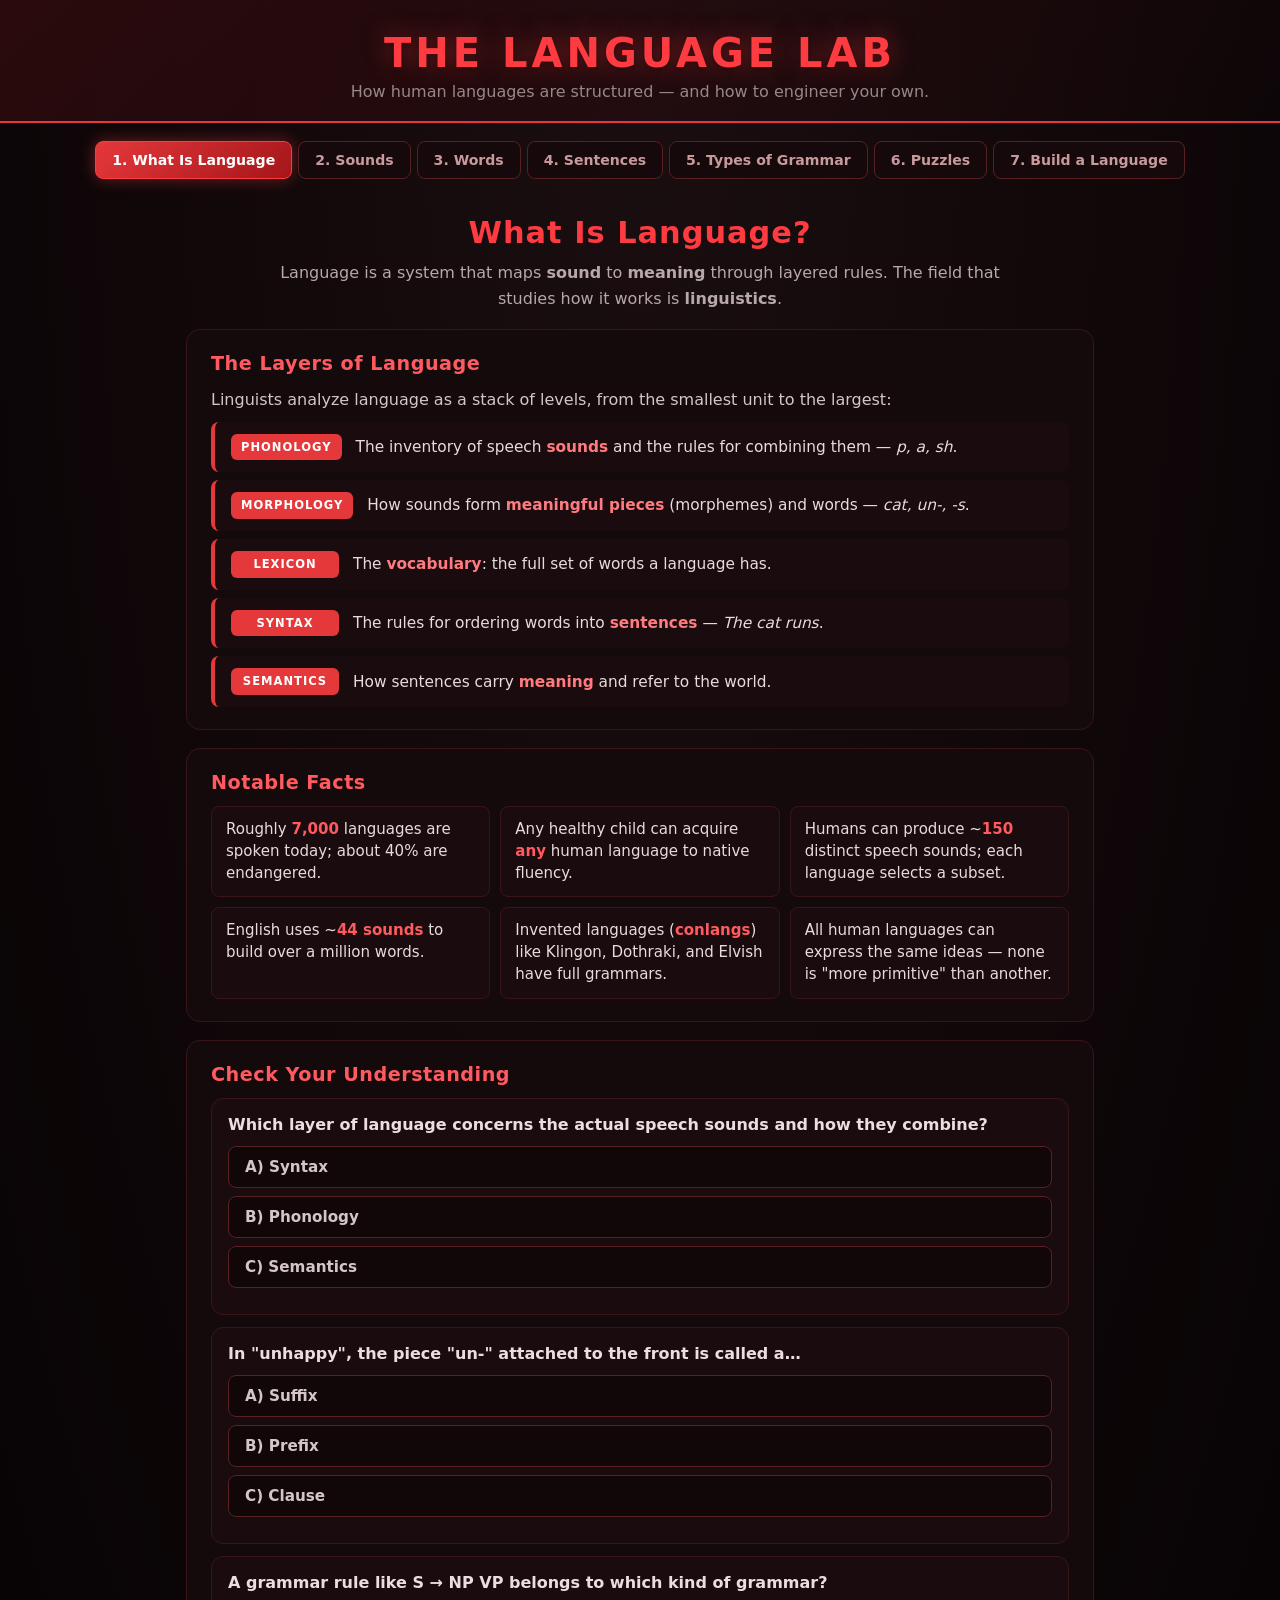
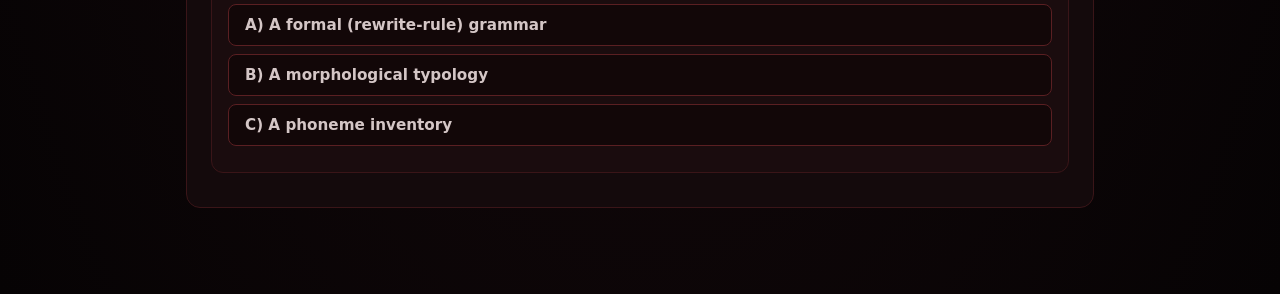
==== commit f24a253c: "Add Puzzles tab: linguistics-olympiad-style decoding challenges New "Puzzles" tab (tab 6; Build move" ====
--- a/index.html
+++ b/index.html
@@ -18,7 +18,8 @@
     <button class="tab" data-stage="3">3. Words</button>
     <button class="tab" data-stage="4">4. Sentences</button>
     <button class="tab" data-stage="5">5. Types of Grammar</button>
-    <button class="tab" data-stage="6">6. Build a Language</button>
+    <button class="tab" data-stage="6">6. Puzzles</button>
+    <button class="tab" data-stage="7">7. Build a Language</button>
   </nav>
 
   <!-- ============ STAGE 1 ============ -->
@@ -279,8 +280,17 @@
     </div>
   </section>
 
-  <!-- ============ STAGE 6: BUILD A LANGUAGE ============ -->
+  <!-- ============ STAGE 6: PUZZLES ============ -->
   <section id="stage-6" class="stage hidden">
+    <div class="stage-content">
+      <h2>Language Puzzles</h2>
+      <p>Linguists are codebreakers. Each puzzle gives you a few <strong>clues</strong> and a hidden <strong>rule</strong>. Study the examples, crack the pattern, then decode the answer. No prior knowledge of any language needed — everything you need is in the clues.</p>
+      <div id="puzzle-sections"></div>
+    </div>
+  </section>
+
+  <!-- ============ STAGE 7: BUILD A LANGUAGE ============ -->
+  <section id="stage-7" class="stage hidden">
     <div class="stage-content">
       <h2>Build Your Own Language</h2>
       <p>Apply every layer at once. Configure the options below, then generate a complete language — phoneme inventory, lexicon, grammar, and a writing system.</p>
--- a/style.css
+++ b/style.css
@@ -231,6 +231,59 @@
 }
 .gen-sentence .deriv { display: block; font-family: 'Menlo','Courier New',monospace; font-size: 0.78rem; color: #8a7273; margin-top: 6px; font-weight: 400; }
 
+/* === PUZZLES === */
+.puzzle-section-title {
+  font-size: 1.3rem; color: #ff3b42; font-weight: 800; letter-spacing: 0.5px;
+  margin: 22px 0 6px; padding-bottom: 6px; border-bottom: 1px solid #3a1518;
+}
+.puzzle-section-blurb { color: #b8a8a8; font-size: 0.92rem; margin-bottom: 12px; }
+.puzzle-card {
+  background: #140a0c; border: 1px solid #3a1518; border-radius: 12px;
+  padding: 18px 20px; margin-bottom: 14px; transition: border-color 0.3s;
+}
+.puzzle-card.solved { border-color: #3fb950; }
+.puzzle-head { display: flex; align-items: center; justify-content: space-between; gap: 10px; margin-bottom: 12px; }
+.puzzle-title { font-weight: 800; color: #ff5a5f; font-size: 1.05rem; }
+.puzzle-diff { font-size: 0.7rem; font-weight: 800; text-transform: uppercase; letter-spacing: 1px; padding: 3px 10px; border-radius: 999px; }
+.puzzle-diff.easy { background: rgba(63,185,80,0.18); color: #7ee787; }
+.puzzle-diff.medium { background: rgba(232,162,74,0.18); color: #e8a24a; }
+.puzzle-diff.hard { background: rgba(229,56,59,0.2); color: #ff7b7f; }
+
+.puzzle-rules { background: #0c0506; border: 1px solid #2a1012; border-radius: 8px; padding: 12px 14px; margin-bottom: 12px; }
+.clue-table { width: 100%; border-collapse: collapse; font-size: 0.95rem; }
+.clue-table th { text-align: left; color: #8a7273; font-size: 0.72rem; text-transform: uppercase; letter-spacing: 1px; padding: 4px 8px; border-bottom: 1px solid #2a1012; }
+.clue-table td { padding: 6px 8px; border-bottom: 1px dashed #1f0c0e; }
+.clue-table td:first-child { font-family: 'Courier New', monospace; font-weight: 800; color: #ff8085; font-size: 1.05rem; }
+.clue-table td:last-child { color: #d4c6c6; }
+.clue-table tr:last-child td { border-bottom: none; }
+.glyph-legend { display: flex; flex-wrap: wrap; gap: 10px; }
+.glyph-pair { display: flex; flex-direction: column; align-items: center; background: #1a0c0e; border: 1px solid #3a1518; border-radius: 8px; padding: 8px 12px; min-width: 48px; }
+.glyph-pair .gp-glyph { font-size: 1.5rem; color: #ff5a5f; }
+.glyph-pair .gp-sound { font-family: 'Courier New', monospace; color: #8a7273; font-weight: 700; font-size: 0.85rem; }
+
+.puzzle-task { font-size: 1.05rem; color: #ecdede; margin-bottom: 12px; }
+.puzzle-task .target {
+  font-family: 'Courier New', monospace; font-weight: 800; color: #ff3b42; font-size: 1.3rem;
+  background: rgba(229,56,59,0.1); padding: 2px 10px; border-radius: 6px; letter-spacing: 2px;
+}
+.puzzle-input-row { display: flex; gap: 8px; flex-wrap: wrap; align-items: center; }
+.puzzle-answer {
+  flex: 1; min-width: 160px; padding: 10px 14px; background: #120708; border: 1px solid #5a1f22;
+  border-radius: 8px; color: #f0d8d8; font-size: 1rem; font-weight: 600; outline: none; font-family: inherit;
+}
+.puzzle-answer:focus { border-color: #e5383b; }
+.puzzle-answer.correct { border-color: #3fb950; background: rgba(63,185,80,0.1); }
+.puzzle-answer.incorrect { border-color: #e5383b; background: rgba(229,56,59,0.1); }
+.btn-check { padding: 10px 16px; background: linear-gradient(135deg, #e5383b, #a4161a); color: #fff; border: none; border-radius: 8px; font-weight: 700; cursor: pointer; font-family: inherit; }
+.btn-mini { padding: 10px 14px; background: #1a0c0e; color: #c89a9c; border: 1px solid #5a1f22; border-radius: 8px; font-weight: 700; font-size: 0.85rem; cursor: pointer; font-family: inherit; }
+.btn-mini:hover { border-color: #e5383b; color: #ff5a5f; }
+.puzzle-feedback { margin-top: 10px; font-size: 0.95rem; font-weight: 600; min-height: 1.2em; }
+.puzzle-feedback.correct { color: #7ee787; }
+.puzzle-feedback.incorrect { color: #ff7b7f; }
+.puzzle-hint { margin-top: 10px; background: rgba(232,162,74,0.08); border-left: 3px solid #e8a24a; border-radius: 6px; padding: 10px 14px; font-size: 0.9rem; color: #e8c79a; }
+.puzzle-explain { margin-top: 10px; background: rgba(63,185,80,0.06); border-left: 3px solid #3fb950; border-radius: 6px; padding: 12px 14px; font-size: 0.92rem; color: #c6dcc6; line-height: 1.6; }
+.puzzle-explain strong { color: #7ee787; }
+
 /* === BUILDER === */
 .builder-card { border-color: #e5383b; }
 .lang-name-input {
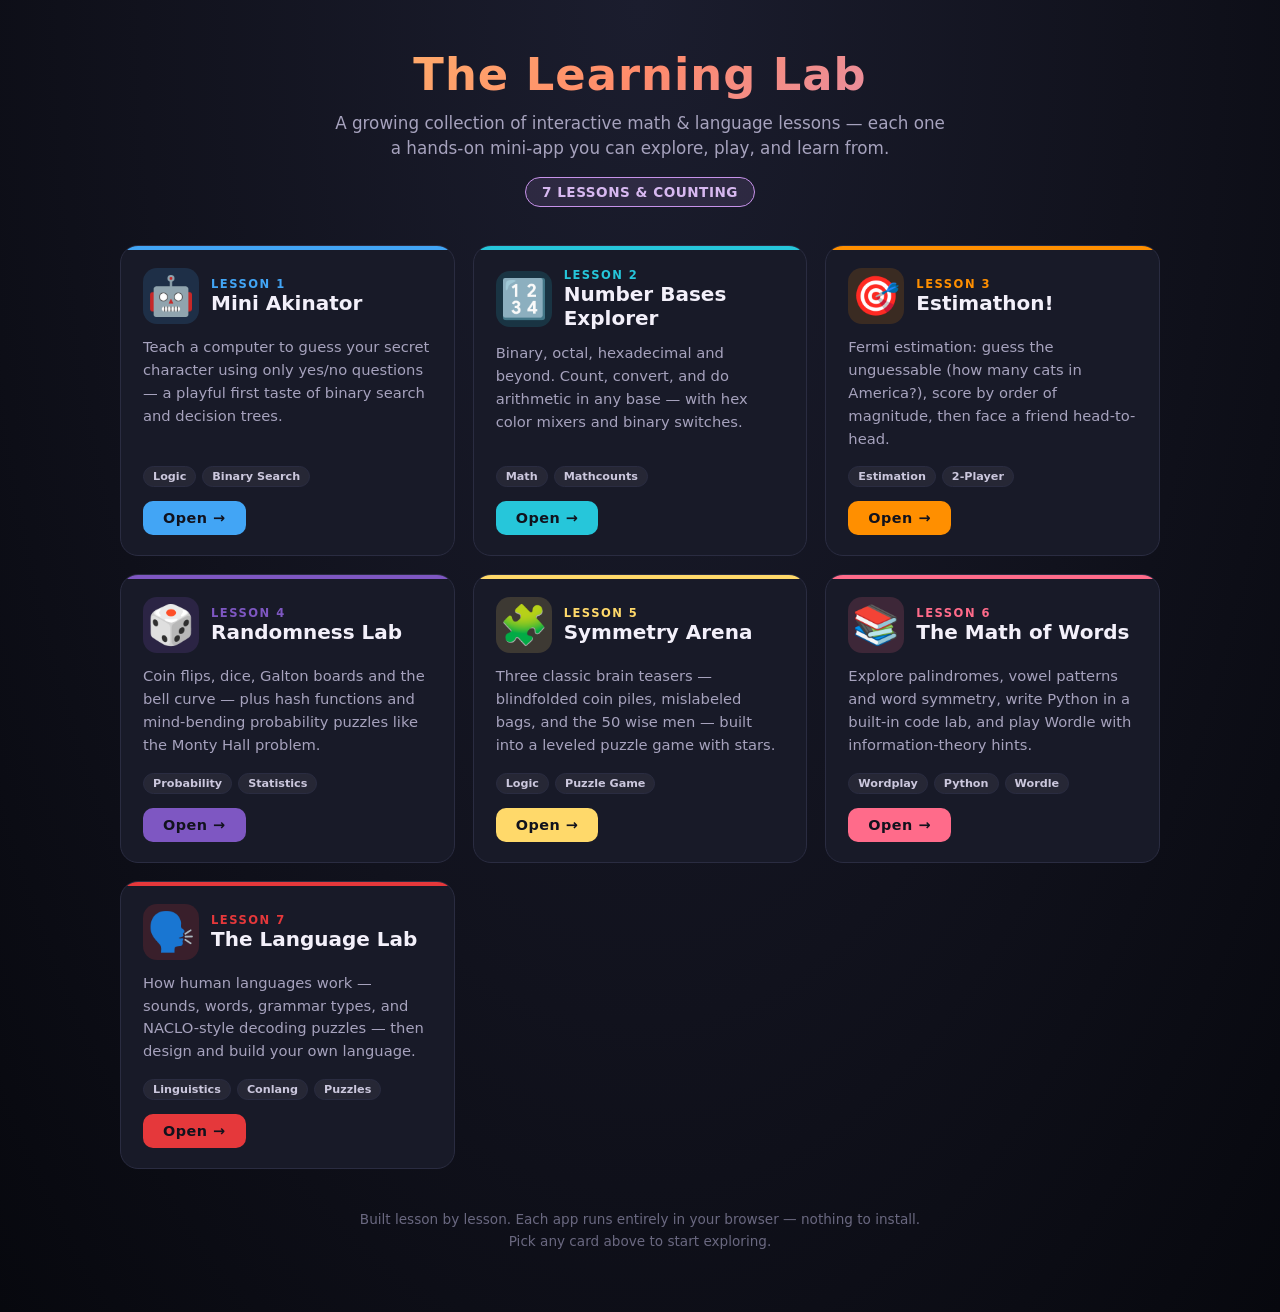
==== commit ecec9a63: "Add landing page linking to all 7 published lessons Previously each lesson replaced the last at the " ====
--- a/index.html
+++ b/index.html
@@ -3,384 +3,191 @@
 <head>
   <meta charset="UTF-8">
   <meta name="viewport" content="width=device-width, initial-scale=1.0">
-  <title>Language Lab</title>
-  <link rel="stylesheet" href="style.css">
+  <title>The Learning Lab</title>
+  <style>
+    * { margin: 0; padding: 0; box-sizing: border-box; }
+    body {
+      font-family: 'Segoe UI', system-ui, Arial, sans-serif;
+      background: radial-gradient(ellipse at top, #1b1d2e 0%, #11121d 55%, #07080e 100%);
+      min-height: 100vh;
+      color: #e9e6f0;
+      padding-bottom: 60px;
+    }
+    header {
+      text-align: center;
+      padding: 48px 20px 28px;
+    }
+    header h1 {
+      font-size: 2.8rem;
+      font-weight: 900;
+      letter-spacing: 1px;
+      background: linear-gradient(135deg, #ffd96a, #ff8b6b, #c792ea);
+      -webkit-background-clip: text;
+      background-clip: text;
+      -webkit-text-fill-color: transparent;
+    }
+    header p { color: #a6a2bd; font-size: 1.05rem; margin-top: 10px; max-width: 620px; margin-left: auto; margin-right: auto; line-height: 1.5; }
+    .count-pill {
+      display: inline-block;
+      margin-top: 16px;
+      background: rgba(199,146,234,0.12);
+      border: 1px solid #c792ea;
+      color: #d7b8f0;
+      padding: 6px 16px;
+      border-radius: 999px;
+      font-size: 0.85rem;
+      font-weight: 700;
+      letter-spacing: 0.5px;
+    }
+    .grid {
+      max-width: 1080px;
+      margin: 10px auto 0;
+      padding: 0 20px;
+      display: grid;
+      grid-template-columns: repeat(auto-fill, minmax(300px, 1fr));
+      gap: 18px;
+    }
+    .card {
+      display: flex;
+      flex-direction: column;
+      text-decoration: none;
+      color: inherit;
+      background: #181a28;
+      border: 1px solid #2a2c41;
+      border-radius: 18px;
+      padding: 22px 22px 20px;
+      transition: transform 0.18s, border-color 0.18s, box-shadow 0.18s;
+      position: relative;
+      overflow: hidden;
+    }
+    .card::before {
+      content: '';
+      position: absolute;
+      inset: 0 0 auto 0;
+      height: 4px;
+      background: var(--accent);
+    }
+    .card:hover {
+      transform: translateY(-5px);
+      border-color: var(--accent);
+      box-shadow: 0 12px 34px rgba(0,0,0,0.45);
+    }
+    .card-top { display: flex; align-items: center; gap: 12px; margin-bottom: 12px; }
+    .card-emoji {
+      font-size: 2.4rem;
+      width: 56px; height: 56px;
+      display: flex; align-items: center; justify-content: center;
+      background: var(--accent-soft);
+      border-radius: 14px;
+      flex-shrink: 0;
+    }
+    .card-num { font-size: 0.72rem; font-weight: 800; letter-spacing: 1.5px; color: var(--accent); text-transform: uppercase; }
+    .card h2 { font-size: 1.25rem; color: #f3f0fa; line-height: 1.2; }
+    .card p { color: #a6a2bd; font-size: 0.92rem; line-height: 1.55; flex: 1; margin-bottom: 16px; }
+    .card-tags { display: flex; flex-wrap: wrap; gap: 6px; margin-bottom: 14px; }
+    .tag { font-size: 0.7rem; font-weight: 700; padding: 3px 9px; border-radius: 999px; background: rgba(255,255,255,0.06); color: #cbc7dd; border: 1px solid #2a2c41; }
+    .card-open {
+      align-self: flex-start;
+      background: var(--accent);
+      color: #11121d;
+      font-weight: 800;
+      font-size: 0.9rem;
+      padding: 9px 20px;
+      border-radius: 10px;
+      letter-spacing: 0.5px;
+    }
+    footer { text-align: center; color: #6a6880; font-size: 0.85rem; margin-top: 40px; padding: 0 20px; line-height: 1.6; }
+    footer a { color: #c792ea; }
+    @media (max-width: 600px) {
+      header h1 { font-size: 2rem; }
+      .grid { grid-template-columns: 1fr; }
+    }
+  </style>
 </head>
 <body>
   <header>
-    <h1>THE LANGUAGE LAB</h1>
-    <p class="subtitle">How human languages are structured — and how to engineer your own.</p>
+    <h1>The Learning Lab</h1>
+    <p>A growing collection of interactive math &amp; language lessons — each one a hands-on mini-app you can explore, play, and learn from.</p>
+    <div class="count-pill">7 LESSONS &amp; COUNTING</div>
   </header>
 
-  <nav class="stage-tabs">
-    <button class="tab active" data-stage="1">1. What Is Language</button>
-    <button class="tab" data-stage="2">2. Sounds</button>
-    <button class="tab" data-stage="3">3. Words</button>
-    <button class="tab" data-stage="4">4. Sentences</button>
-    <button class="tab" data-stage="5">5. Types of Grammar</button>
-    <button class="tab" data-stage="6">6. Puzzles</button>
-    <button class="tab" data-stage="7">7. Build a Language</button>
-  </nav>
+  <main class="grid">
 
-  <!-- ============ STAGE 1 ============ -->
-  <section id="stage-1" class="stage">
-    <div class="stage-content">
-      <h2>What Is Language?</h2>
-      <p>Language is a system that maps <strong>sound</strong> to <strong>meaning</strong> through layered rules. The field that studies how it works is <strong>linguistics</strong>.</p>
+    <a class="card" href="lessons/akinator/" style="--accent:#42a5f5; --accent-soft:rgba(66,165,245,0.15)">
+      <div class="card-top">
+        <div class="card-emoji">🤖</div>
+        <div><div class="card-num">Lesson 1</div><h2>Mini Akinator</h2></div>
+      </div>
+      <p>Teach a computer to guess your secret character using only yes/no questions — a playful first taste of binary search and decision trees.</p>
+      <div class="card-tags"><span class="tag">Logic</span><span class="tag">Binary Search</span></div>
+      <span class="card-open">Open →</span>
+    </a>
 
-      <div class="lesson-card">
-        <h3>The Layers of Language</h3>
-        <p>Linguists analyze language as a stack of levels, from the smallest unit to the largest:</p>
-        <div class="levels-ladder">
-          <div class="level-step">
-            <span class="level-tag">Phonology</span>
-            <div>The inventory of speech <strong>sounds</strong> and the rules for combining them — <em>p, a, sh</em>.</div>
-          </div>
-          <div class="level-step">
-            <span class="level-tag">Morphology</span>
-            <div>How sounds form <strong>meaningful pieces</strong> (morphemes) and words — <em>cat, un-, -s</em>.</div>
-          </div>
-          <div class="level-step">
-            <span class="level-tag">Lexicon</span>
-            <div>The <strong>vocabulary</strong>: the full set of words a language has.</div>
-          </div>
-          <div class="level-step">
-            <span class="level-tag">Syntax</span>
-            <div>The rules for ordering words into <strong>sentences</strong> — <em>The cat runs</em>.</div>
-          </div>
-          <div class="level-step">
-            <span class="level-tag">Semantics</span>
-            <div>How sentences carry <strong>meaning</strong> and refer to the world.</div>
-          </div>
-        </div>
+    <a class="card" href="lessons/number-bases/" style="--accent:#26c6da; --accent-soft:rgba(38,198,218,0.15)">
+      <div class="card-top">
+        <div class="card-emoji">🔢</div>
+        <div><div class="card-num">Lesson 2</div><h2>Number Bases Explorer</h2></div>
       </div>
+      <p>Binary, octal, hexadecimal and beyond. Count, convert, and do arithmetic in any base — with hex color mixers and binary switches.</p>
+      <div class="card-tags"><span class="tag">Math</span><span class="tag">Mathcounts</span></div>
+      <span class="card-open">Open →</span>
+    </a>
 
-      <div class="lesson-card">
-        <h3>Notable Facts</h3>
-        <div class="fact-grid">
-          <div class="fact">Roughly <strong>7,000</strong> languages are spoken today; about 40% are endangered.</div>
-          <div class="fact">Any healthy child can acquire <strong>any</strong> human language to native fluency.</div>
-          <div class="fact">Humans can produce ~<strong>150</strong> distinct speech sounds; each language selects a subset.</div>
-          <div class="fact">English uses ~<strong>44 sounds</strong> to build over a million words.</div>
-          <div class="fact">Invented languages (<strong>conlangs</strong>) like Klingon, Dothraki, and Elvish have full grammars.</div>
-          <div class="fact">All human languages can express the same ideas — none is "more primitive" than another.</div>
-        </div>
+    <a class="card" href="lessons/estimathon/" style="--accent:#ff8f00; --accent-soft:rgba(255,143,0,0.15)">
+      <div class="card-top">
+        <div class="card-emoji">🎯</div>
+        <div><div class="card-num">Lesson 3</div><h2>Estimathon!</h2></div>
       </div>
+      <p>Fermi estimation: guess the unguessable (how many cats in America?), score by order of magnitude, then face a friend head-to-head.</p>
+      <div class="card-tags"><span class="tag">Estimation</span><span class="tag">2-Player</span></div>
+      <span class="card-open">Open →</span>
+    </a>
 
-      <div class="lesson-card">
-        <h3>Check Your Understanding</h3>
-        <div id="practice-1"></div>
+    <a class="card" href="lessons/randomness/" style="--accent:#7e57c2; --accent-soft:rgba(126,87,194,0.18)">
+      <div class="card-top">
+        <div class="card-emoji">🎲</div>
+        <div><div class="card-num">Lesson 4</div><h2>Randomness Lab</h2></div>
       </div>
-    </div>
-  </section>
+      <p>Coin flips, dice, Galton boards and the bell curve — plus hash functions and mind-bending probability puzzles like the Monty Hall problem.</p>
+      <div class="card-tags"><span class="tag">Probability</span><span class="tag">Statistics</span></div>
+      <span class="card-open">Open →</span>
+    </a>
 
-  <!-- ============ STAGE 2: SOUNDS ============ -->
-  <section id="stage-2" class="stage hidden">
-    <div class="stage-content">
-      <h2>Sounds (Phonology)</h2>
-      <p>Every word is assembled from speech sounds, called <strong>phonemes</strong>. They fall into two broad classes.</p>
+    <a class="card" href="lessons/symmetry/" style="--accent:#ffd96a; --accent-soft:rgba(255,217,106,0.16)">
+      <div class="card-top">
+        <div class="card-emoji">🧩</div>
+        <div><div class="card-num">Lesson 5</div><h2>Symmetry Arena</h2></div>
+      </div>
+      <p>Three classic brain teasers — blindfolded coin piles, mislabeled bags, and the 50 wise men — built into a leveled puzzle game with stars.</p>
+      <div class="card-tags"><span class="tag">Logic</span><span class="tag">Puzzle Game</span></div>
+      <span class="card-open">Open →</span>
+    </a>
 
-      <div class="lesson-card">
-        <h3>Consonants vs Vowels</h3>
-        <div class="cv-compare">
-          <div class="cv-box consonant-box">
-            <h4>Consonants</h4>
-            <p>Airflow is <strong>obstructed</strong> by the lips, teeth, or tongue.</p>
-            <p class="cv-ex">p t k m s l</p>
-          </div>
-          <div class="cv-box vowel-box">
-            <h4>Vowels</h4>
-            <p>Air flows <strong>freely</strong>; only the tongue and lip shape change.</p>
-            <p class="cv-ex">a e i o u</p>
-          </div>
-        </div>
+    <a class="card" href="lessons/words/" style="--accent:#ff6b8a; --accent-soft:rgba(255,107,138,0.16)">
+      <div class="card-top">
+        <div class="card-emoji">📚</div>
+        <div><div class="card-num">Lesson 6</div><h2>The Math of Words</h2></div>
       </div>
+      <p>Explore palindromes, vowel patterns and word symmetry, write Python in a built-in code lab, and play Wordle with information-theory hints.</p>
+      <div class="card-tags"><span class="tag">Wordplay</span><span class="tag">Python</span><span class="tag">Wordle</span></div>
+      <span class="card-open">Open →</span>
+    </a>
 
-      <div class="lesson-card interactive-card">
-        <h3>The Sound Map</h3>
-        <p>Consonants are organized by their <strong>place of articulation</strong> — where in the vocal tract the airflow is constricted. Click any sound to hear it.</p>
-        <div id="sound-map"></div>
-        <p class="micro-note">Uses your device's speech synthesizer; samples a syllable like "pa" or "ka".</p>
+    <a class="card" href="lessons/language/" style="--accent:#e5383b; --accent-soft:rgba(229,56,59,0.16)">
+      <div class="card-top">
+        <div class="card-emoji">🗣️</div>
+        <div><div class="card-num">Lesson 7</div><h2>The Language Lab</h2></div>
       </div>
+      <p>How human languages work — sounds, words, grammar types, and NACLO-style decoding puzzles — then design and build your own language.</p>
+      <div class="card-tags"><span class="tag">Linguistics</span><span class="tag">Conlang</span><span class="tag">Puzzles</span></div>
+      <span class="card-open">Open →</span>
+    </a>
 
-      <div class="lesson-card">
-        <h3>Relevance to Conlanging</h3>
-        <div class="key-idea">
-          <p>The first design decision for any language is its <strong>phoneme inventory</strong> — which consonants and vowels it permits.</p>
-          <p>Hawaiian uses only ~13 phonemes; Taa (a Khoisan language) uses over 100, including dozens of click consonants.</p>
-        </div>
-      </div>
-    </div>
-  </section>
+  </main>
 
-  <!-- ============ STAGE 3: WORDS ============ -->
-  <section id="stage-3" class="stage hidden">
-    <div class="stage-content">
-      <h2>Words (Morphology)</h2>
-      <p>Sounds combine into <strong>syllables</strong>, and meaningful pieces called <strong>morphemes</strong> combine into words.</p>
-
-      <div class="lesson-card">
-        <h3>Syllable Structure</h3>
-        <p>Using <strong>C</strong> for consonant and <strong>V</strong> for vowel, a syllable follows a pattern:</p>
-        <div class="syllable-examples">
-          <div class="syl-card"><span class="syl-pat">CV</span><span class="syl-word">ba, mi, to</span></div>
-          <div class="syl-card"><span class="syl-pat">CVC</span><span class="syl-word">cat, dog, sun</span></div>
-          <div class="syl-card"><span class="syl-pat">CCV</span><span class="syl-word">sto, gra, flu</span></div>
-          <div class="syl-card"><span class="syl-pat">CCVC</span><span class="syl-word">stop, frog, spin</span></div>
-          <div class="syl-card"><span class="syl-pat">VC</span><span class="syl-word">at, in, up</span></div>
-        </div>
-        <p class="example-note">Japanese and Hawaiian permit mostly simple CV syllables. English tolerates extremes like CCCVCCC ("strengths").</p>
-      </div>
-
-      <div class="lesson-card">
-        <h3>Morphemes: The Atoms of Meaning</h3>
-        <p>A <strong>morpheme</strong> is the smallest unit that carries meaning. Words are built by combining them:</p>
-        <div class="morpheme-examples">
-          <div class="morph-row"><span class="morph">cat</span> + <span class="morph suffix">s</span> = <strong>cats</strong> <span class="morph-note">suffix marking plural</span></div>
-          <div class="morph-row"><span class="morph prefix">un</span> + <span class="morph">happy</span> = <strong>unhappy</strong> <span class="morph-note">prefix meaning "not"</span></div>
-          <div class="morph-row"><span class="morph prefix">re</span> + <span class="morph">play</span> + <span class="morph suffix">ed</span> = <strong>replayed</strong> <span class="morph-note">"again" + past tense</span></div>
-        </div>
-      </div>
-
-      <div class="lesson-card interactive-card">
-        <h3>Word Generator</h3>
-        <p>Choose a syllable pattern and length, then generate possible words.</p>
-        <div class="gen-controls">
-          <label>Syllable pattern
-            <select id="gen-pattern">
-              <option value="CV">CV</option>
-              <option value="CVC" selected>CVC</option>
-              <option value="CCV">CCV</option>
-              <option value="CVCV">CVCV</option>
-              <option value="CVCVC">CVCVC</option>
-            </select>
-          </label>
-          <label>Syllables
-            <select id="gen-syls">
-              <option value="1">1</option>
-              <option value="2" selected>2</option>
-              <option value="3">3</option>
-            </select>
-          </label>
-          <button class="btn-action" onclick="generateWords()">Generate 10 words</button>
-        </div>
-        <div id="gen-output" class="gen-output"></div>
-      </div>
-    </div>
-  </section>
-
-  <!-- ============ STAGE 4: SENTENCES ============ -->
-  <section id="stage-4" class="stage hidden">
-    <div class="stage-content">
-      <h2>Sentences (Syntax)</h2>
-      <p>Syntax is the set of rules that governs how words combine into well-formed sentences. A core parameter is <strong>word order</strong>.</p>
-
-      <div class="lesson-card">
-        <h3>Word Order Across Languages</h3>
-        <p>Most clauses contain a <strong>Subject</strong>, a <strong>Verb</strong>, and an <strong>Object</strong>. Languages differ in how they order them:</p>
-        <div class="order-table">
-          <div class="order-row"><span class="order-code sov">SOV</span><span class="order-pct">~45%</span><span class="order-ex">"I apple eat" — Japanese, Korean, Latin, Turkish</span></div>
-          <div class="order-row"><span class="order-code svo">SVO</span><span class="order-pct">~42%</span><span class="order-ex">"I eat apple" — English, Spanish, Mandarin</span></div>
-          <div class="order-row"><span class="order-code vso">VSO</span><span class="order-pct">~9%</span><span class="order-ex">"Eat I apple" — Irish, Welsh, Classical Arabic</span></div>
-          <div class="order-row"><span class="order-code other">rare</span><span class="order-pct">~4%</span><span class="order-ex">VOS, OVS, OSV — uncommon configurations</span></div>
-        </div>
-      </div>
-
-      <div class="lesson-card interactive-card">
-        <h3>Word Order Machine</h3>
-        <p>Select the three constituents and an order; observe how the sentence rearranges.</p>
-        <div class="sentence-builder">
-          <label>Subject
-            <select id="sb-subject"><option>I</option><option>the cat</option><option>my friend</option><option>the robot</option></select>
-          </label>
-          <label>Verb
-            <select id="sb-verb"><option>eat</option><option>see</option><option>love</option><option>chase</option></select>
-          </label>
-          <label>Object
-            <select id="sb-object"><option>the apple</option><option>the ball</option><option>the moon</option><option>pizza</option></select>
-          </label>
-          <label>Order
-            <select id="sb-order" onchange="buildSentence()">
-              <option value="SVO" selected>SVO (English)</option>
-              <option value="SOV">SOV (Japanese)</option>
-              <option value="VSO">VSO (Irish)</option>
-              <option value="OSV">OSV (rare)</option>
-            </select>
-          </label>
-        </div>
-        <button class="btn-action" onclick="buildSentence()">Arrange</button>
-        <div id="sentence-output" class="sentence-output"></div>
-      </div>
-    </div>
-  </section>
-
-  <!-- ============ STAGE 5: TYPES OF GRAMMAR ============ -->
-  <section id="stage-5" class="stage hidden">
-    <div class="stage-content">
-      <h2>Types of Grammar</h2>
-      <p>"Grammar" has two distinct meanings worth knowing: how languages <strong>package meaning into words</strong> (morphological typology), and how a system of <strong>rules generates valid sentences</strong> (formal grammar).</p>
-
-      <div class="lesson-card">
-        <h3>Part 1 — Morphological Typology</h3>
-        <p>Languages differ in how much grammatical information they pack into a single word.</p>
-        <div class="typology-grid">
-          <div class="typology-card">
-            <div class="typo-name">Isolating</div>
-            <div class="typo-desc">Words rarely change shape. Grammar comes from separate words and order.</div>
-            <div class="typo-ex"><strong>Mandarin:</strong> 我 吃 (wǒ chī, "I eat"). Past tense adds a separate particle 了 (le) rather than changing the verb.</div>
-          </div>
-          <div class="typology-card">
-            <div class="typo-name">Agglutinative</div>
-            <div class="typo-desc">Words stack clearly separable affixes, each with one meaning.</div>
-            <div class="typo-ex"><strong>Turkish:</strong> ev (house) → ev<em>ler</em> (houses) → ev<em>ler</em><em>im</em> (my houses) → ev<em>ler</em><em>im</em><em>de</em> (in my houses).</div>
-          </div>
-          <div class="typology-card">
-            <div class="typo-name">Fusional</div>
-            <div class="typo-desc">A single affix fuses several meanings together at once.</div>
-            <div class="typo-ex"><strong>Spanish:</strong> habl<em>o</em> ("I speak"). The single ending <em>-o</em> encodes person, number, tense, and mood all together.</div>
-          </div>
-          <div class="typology-card">
-            <div class="typo-name">Polysynthetic</div>
-            <div class="typo-desc">Whole sentences are packed into one very long word.</div>
-            <div class="typo-ex"><strong>Inuktitut:</strong> tusaatsiarunnanngittualuujunga ≈ "I can't hear very well" — a single word.</div>
-          </div>
-        </div>
-      </div>
-
-      <div class="lesson-card">
-        <h3>Common Grammatical Features</h3>
-        <div class="feature-grid">
-          <div class="feature"><strong>Gender / noun class</strong> — el/la in Spanish; Swahili has more than a dozen noun classes.</div>
-          <div class="feature"><strong>Case</strong> — marking a noun's role; Latin has 6, Finnish has 15.</div>
-          <div class="feature"><strong>Tense &amp; aspect</strong> — when an action happens and whether it's ongoing or complete.</div>
-          <div class="feature"><strong>Number</strong> — singular, plural, and sometimes dual (exactly two).</div>
-        </div>
-      </div>
-
-      <div class="lesson-card">
-        <h3>Part 2 — Formal Grammars</h3>
-        <p>In linguistics and computer science, a <strong>formal grammar</strong> is a finite set of <strong>rewrite rules</strong> that can generate an infinite number of valid sentences. A rule like <code>S → NP VP</code> means "an S can be replaced by an NP followed by a VP."</p>
-        <p>Noam Chomsky (1956) ranked grammars by power — the <strong>Chomsky hierarchy</strong>:</p>
-        <div class="hierarchy">
-          <div class="hier-row"><span class="hier-type">Type 3 · Regular</span><span class="hier-desc">Simplest. What regular expressions match. Recognized by finite automata.</span></div>
-          <div class="hier-row"><span class="hier-type">Type 2 · Context-free</span><span class="hier-desc">Handles nesting. Describes programming-language syntax and much of natural language.</span></div>
-          <div class="hier-row"><span class="hier-type">Type 1 · Context-sensitive</span><span class="hier-desc">Rules can depend on surrounding symbols. More powerful.</span></div>
-          <div class="hier-row"><span class="hier-type">Type 0 · Unrestricted</span><span class="hier-desc">Anything a computer can compute (Turing-complete).</span></div>
-        </div>
-      </div>
-
-      <div class="lesson-card interactive-card">
-        <h3>The Grammar Machine</h3>
-        <p>Below is a small <strong>context-free grammar</strong>. Starting from <code>S</code>, each rule is applied at random until only real words remain. A handful of rules can produce endless sentences.</p>
-        <div class="grammar-rules" id="grammar-rules"></div>
-        <button class="btn-action" onclick="generateGrammarSentence()">Generate a sentence</button>
-        <button class="btn-action btn-ghost" onclick="generateGrammarBatch()">Generate 5</button>
-        <div id="grammar-output" class="grammar-output"></div>
-      </div>
-    </div>
-  </section>
-
-  <!-- ============ STAGE 6: PUZZLES ============ -->
-  <section id="stage-6" class="stage hidden">
-    <div class="stage-content">
-      <h2>Language Puzzles</h2>
-      <p>Linguists are codebreakers. Each puzzle gives you a few <strong>clues</strong> and a hidden <strong>rule</strong>. Study the examples, crack the pattern, then decode the answer. No prior knowledge of any language needed — everything you need is in the clues.</p>
-      <div id="puzzle-sections"></div>
-    </div>
-  </section>
-
-  <!-- ============ STAGE 7: BUILD A LANGUAGE ============ -->
-  <section id="stage-7" class="stage hidden">
-    <div class="stage-content">
-      <h2>Build Your Own Language</h2>
-      <p>Apply every layer at once. Configure the options below, then generate a complete language — phoneme inventory, lexicon, grammar, and a writing system.</p>
-
-      <div class="lesson-card builder-card">
-        <h3>Step 1 — Name</h3>
-        <input type="text" id="lang-name" class="lang-name-input" value="Vaskr" maxlength="20" placeholder="Name your language">
-
-        <h3 style="margin-top:18px">Step 2 — Consonant Inventory</h3>
-        <p class="builder-hint">Select at least 4.</p>
-        <div id="consonant-picker" class="sound-picker"></div>
-
-        <h3 style="margin-top:18px">Step 3 — Vowel Inventory</h3>
-        <p class="builder-hint">Select at least 2.</p>
-        <div id="vowel-picker" class="sound-picker"></div>
-
-        <h3 style="margin-top:18px">Step 4 — Structure</h3>
-        <div class="gen-controls">
-          <label>Syllable pattern
-            <select id="lang-pattern">
-              <option value="CV">CV — open, flowing</option>
-              <option value="CVC" selected>CVC — balanced</option>
-              <option value="CCVC">CCVC — dense, consonant-heavy</option>
-            </select>
-          </label>
-          <label>Word order
-            <select id="lang-order">
-              <option value="SOV">SOV</option>
-              <option value="SVO" selected>SVO</option>
-              <option value="VSO">VSO</option>
-            </select>
-          </label>
-          <label>Grammar type
-            <select id="lang-grammar">
-              <option value="isolating">Isolating (separate grammar words)</option>
-              <option value="agglutinative" selected>Agglutinative (stacked affixes)</option>
-            </select>
-          </label>
-        </div>
-
-        <button class="btn-generate" onclick="generateLanguage()">GENERATE LANGUAGE</button>
-      </div>
-
-      <div id="lang-result" class="hidden">
-        <div class="lesson-card">
-          <h3><span id="result-lang-name">Your Language</span> — Lexicon</h3>
-          <p class="builder-hint">Click the speaker to hear a word.</p>
-          <div id="lang-dictionary" class="lang-dictionary"></div>
-        </div>
-
-        <div class="lesson-card">
-          <h3>Grammar Rules</h3>
-          <div id="lang-grammar-rules" class="grammar-summary"></div>
-        </div>
-
-        <div class="lesson-card">
-          <h3>Sentences in <span id="result-lang-name-2">Your Language</span></h3>
-          <div id="lang-sentences" class="lang-sentences"></div>
-          <div class="custom-sentence">
-            <p>Compose your own:</p>
-            <div class="gen-controls">
-              <select id="cs-subject"></select>
-              <select id="cs-verb"></select>
-              <select id="cs-object"></select>
-              <label class="inline-check"><input type="checkbox" id="cs-past"> past tense</label>
-              <label class="inline-check"><input type="checkbox" id="cs-plural"> plural object</label>
-              <button class="btn-action" onclick="buildCustomSentence()">Say it</button>
-            </div>
-            <div id="cs-output" class="cs-output"></div>
-          </div>
-        </div>
-
-        <div class="lesson-card">
-          <h3>Writing System</h3>
-          <p class="builder-hint">Each phoneme is assigned a glyph. Type below to transcribe.</p>
-          <div id="lang-script" class="lang-script"></div>
-          <input type="text" id="script-input" class="word-input" placeholder="type letters" oninput="renderScriptWord()">
-          <div id="script-word-output" class="script-word-output"></div>
-        </div>
-
-        <div class="lesson-card summary-card">
-          <h3>Language Profile</h3>
-          <div id="lang-summary"></div>
-          <button class="btn-action" onclick="saveLanguage()">Save language</button>
-          <span id="save-status"></span>
-        </div>
-      </div>
-    </div>
-  </section>
-
-  <script src="script.js"></script>
+  <footer>
+    Built lesson by lesson. Each app runs entirely in your browser — nothing to install.<br>
+    Pick any card above to start exploring.
+  </footer>
 </body>
 </html>
